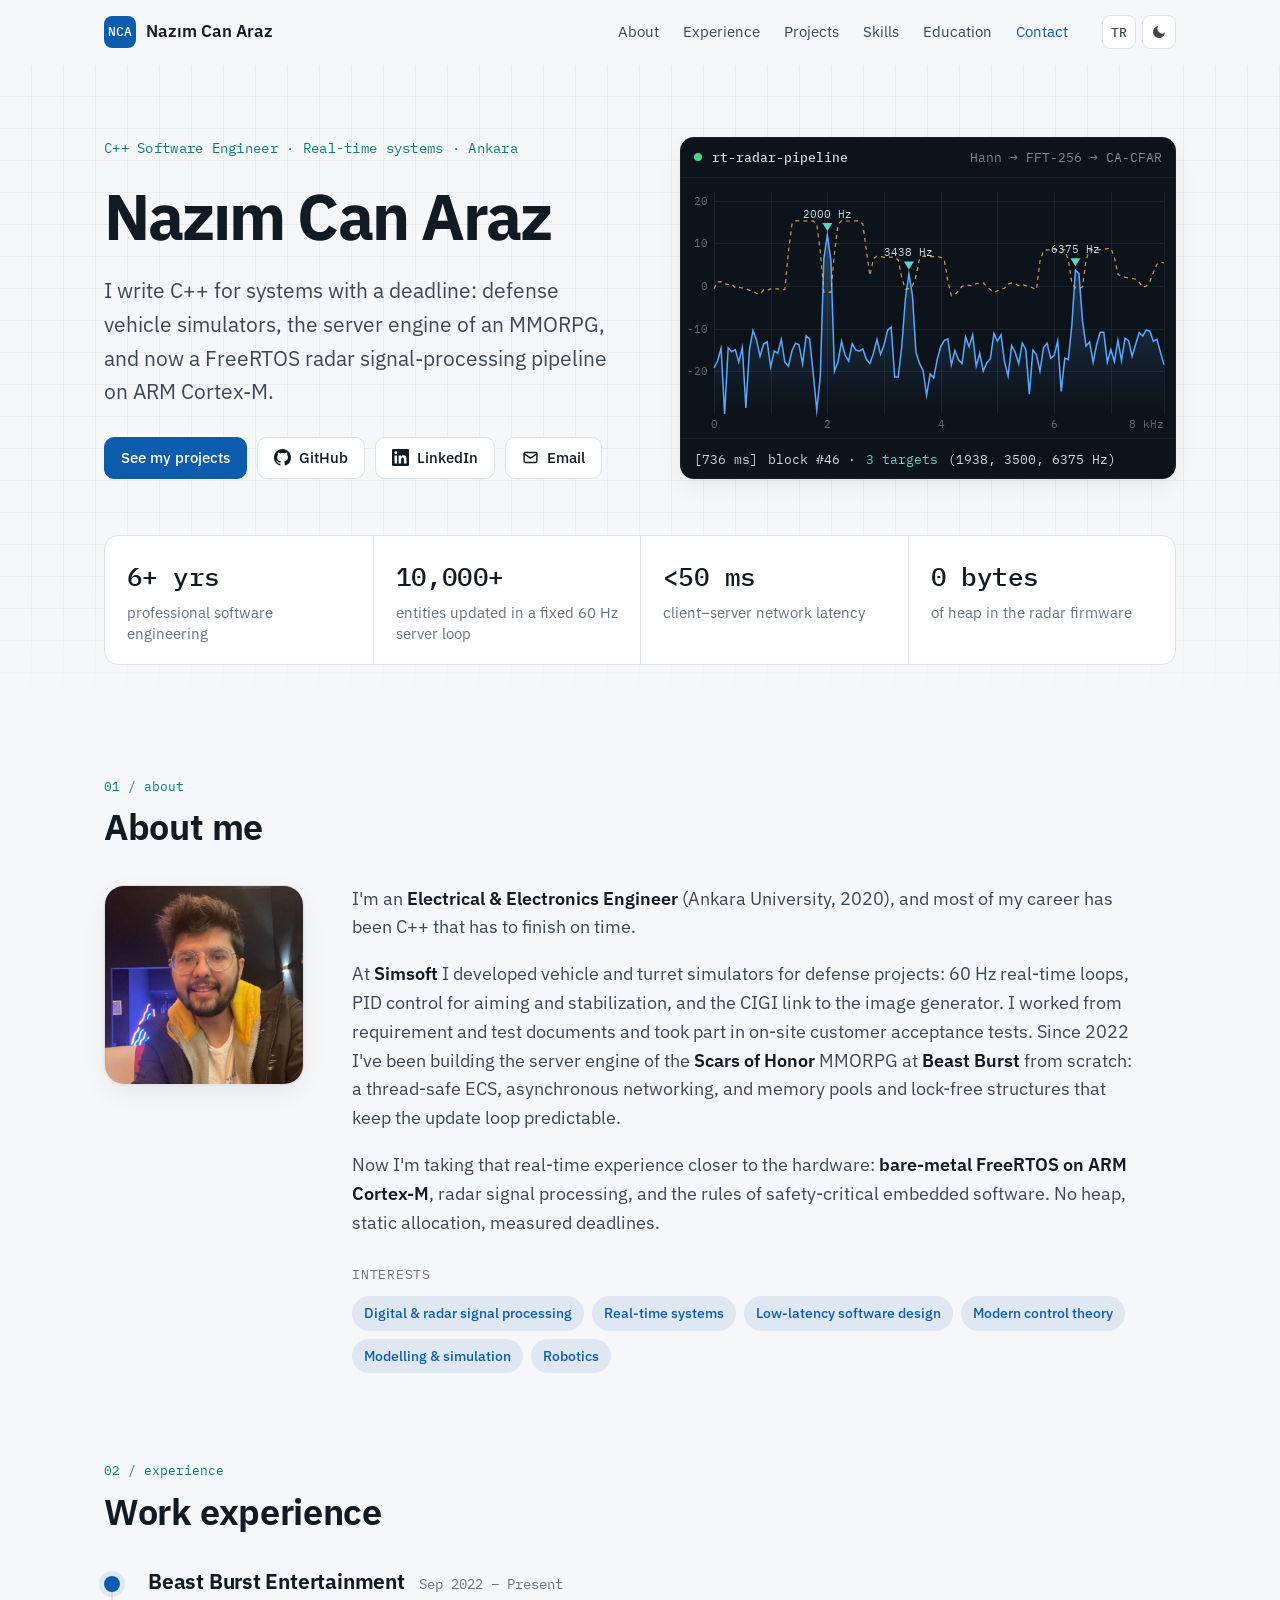
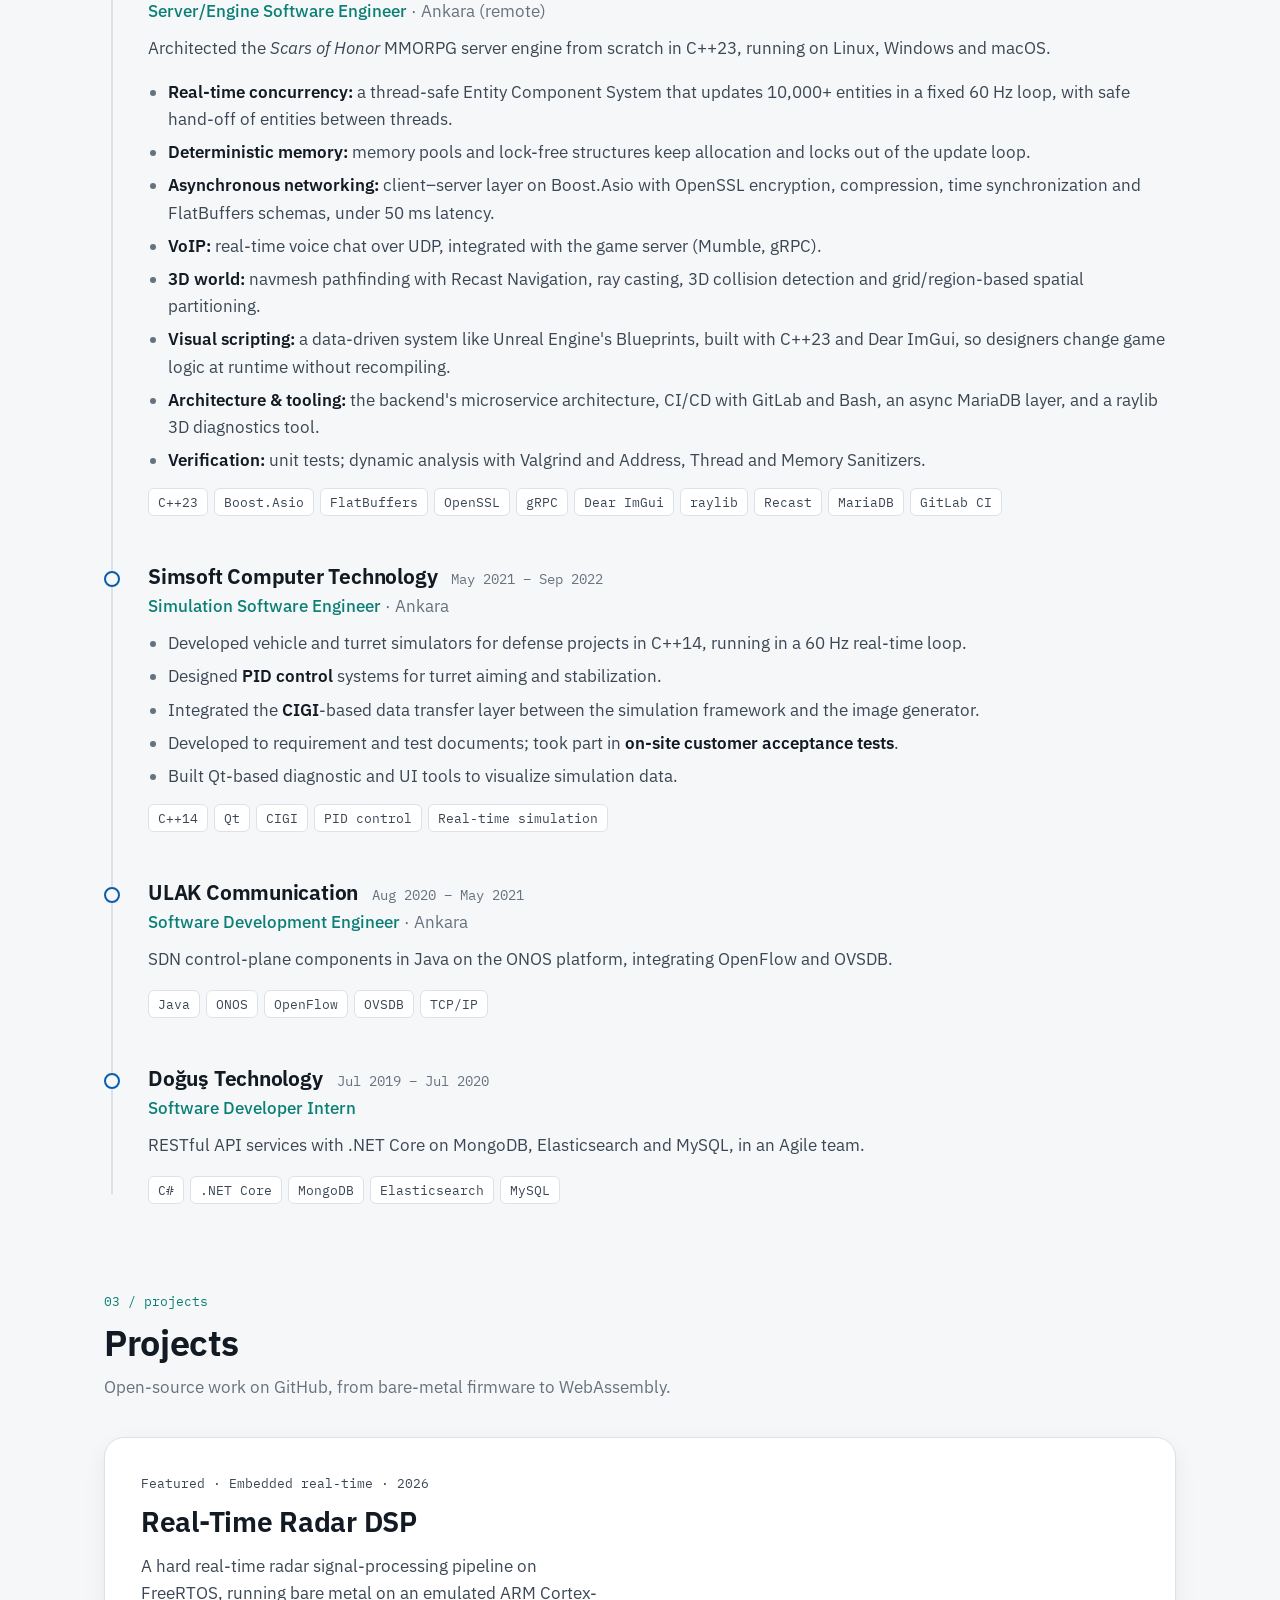
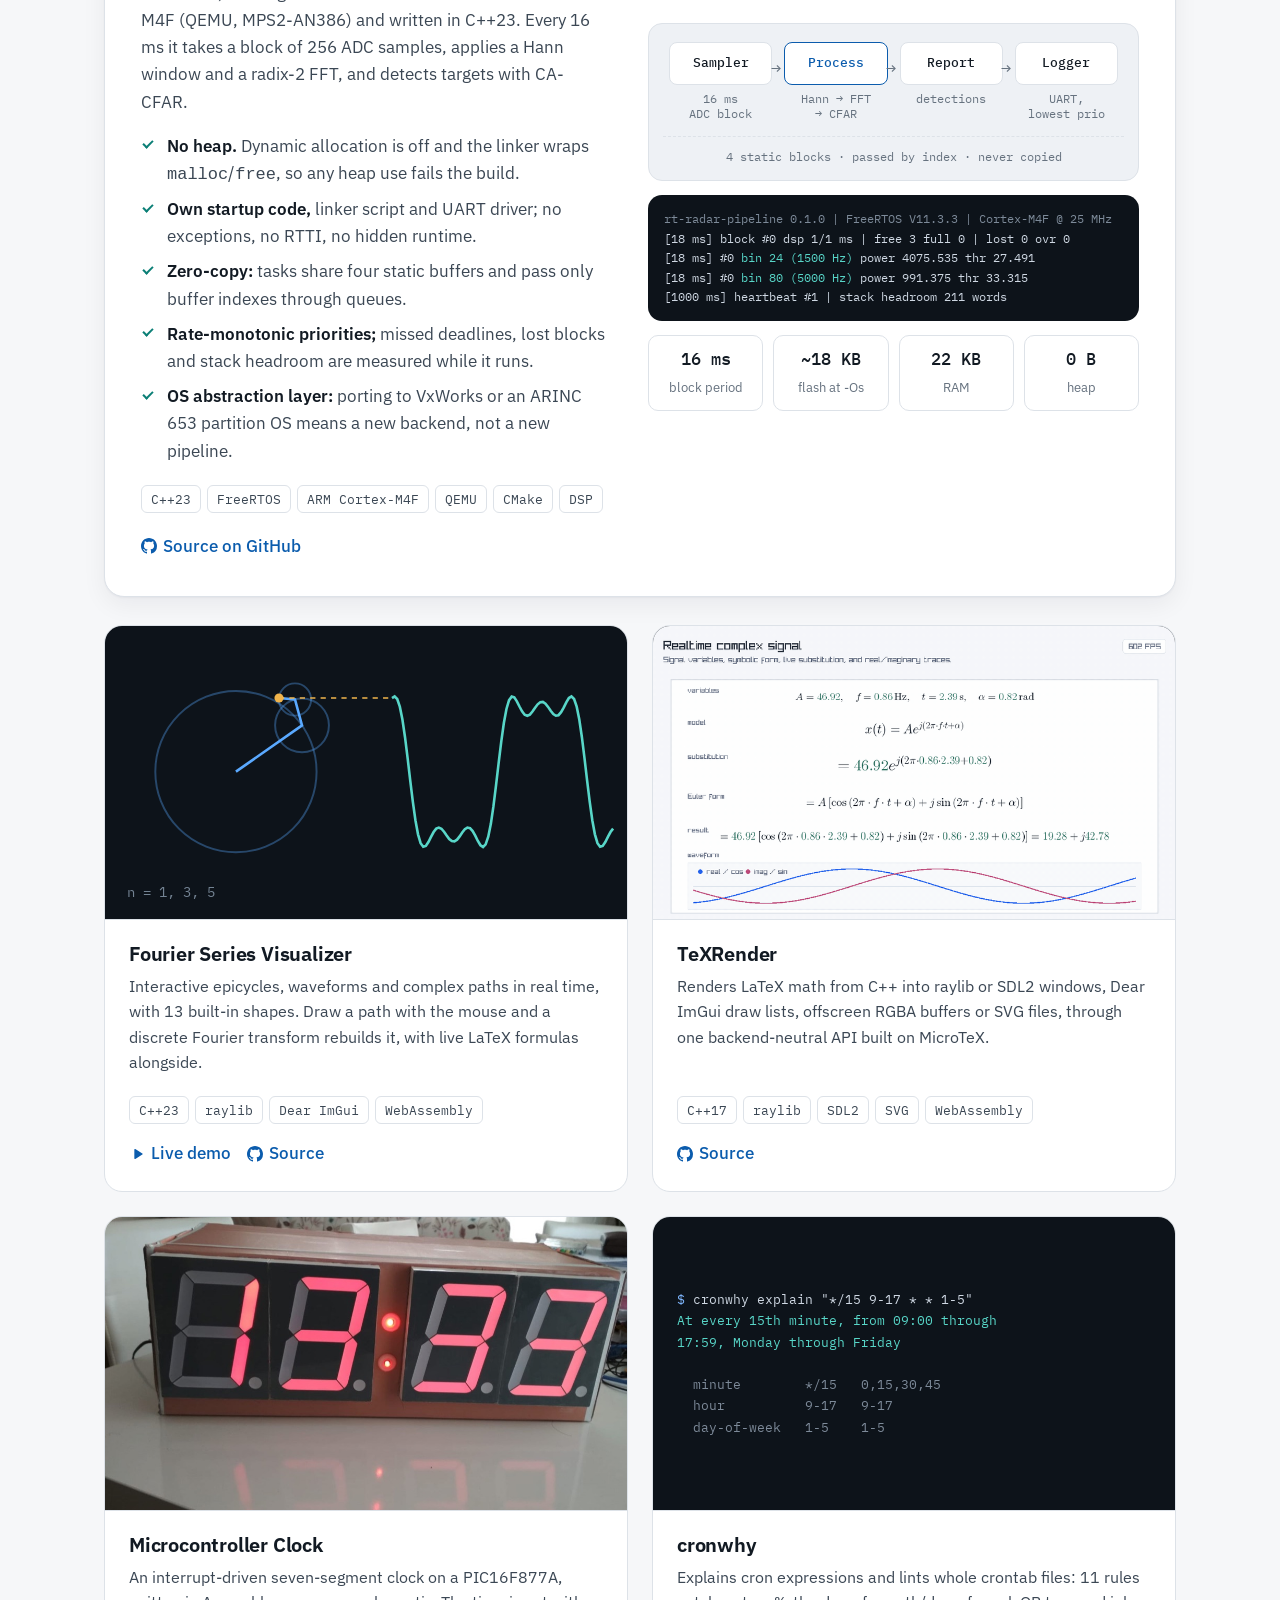
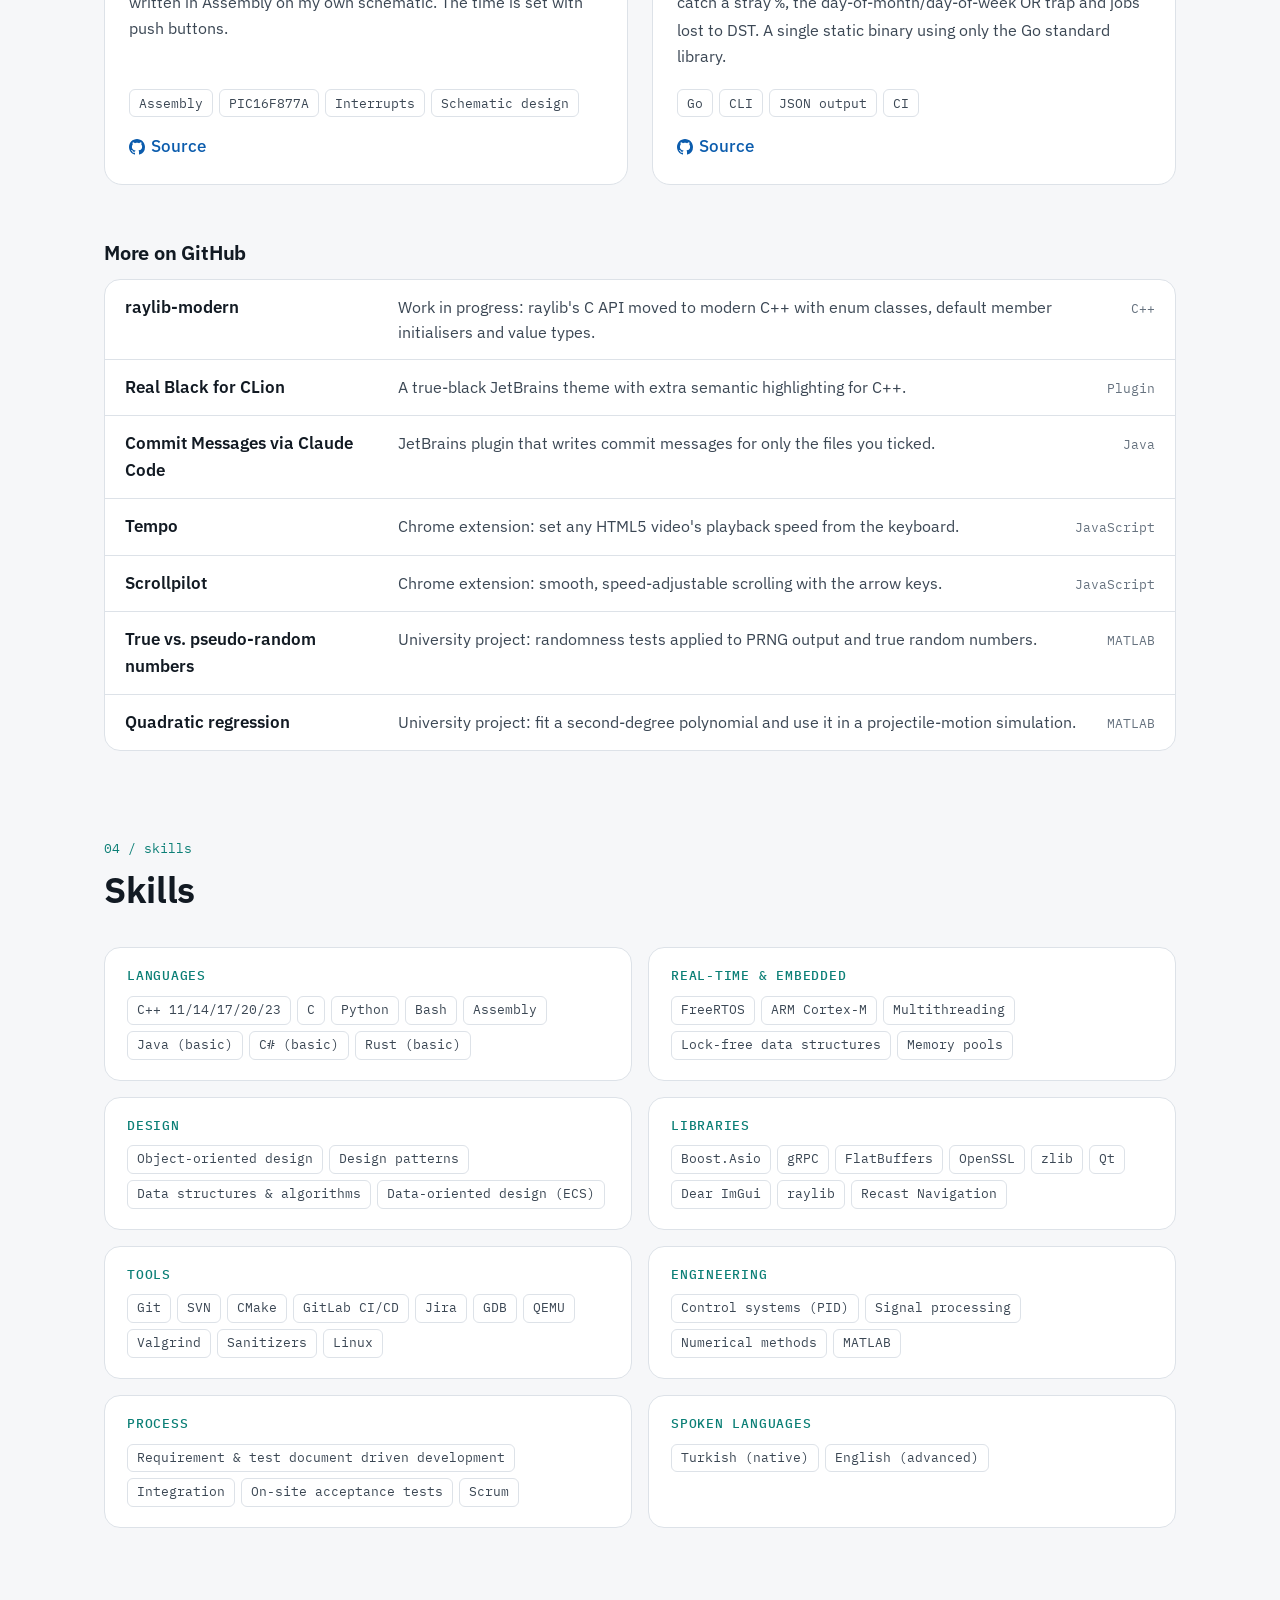
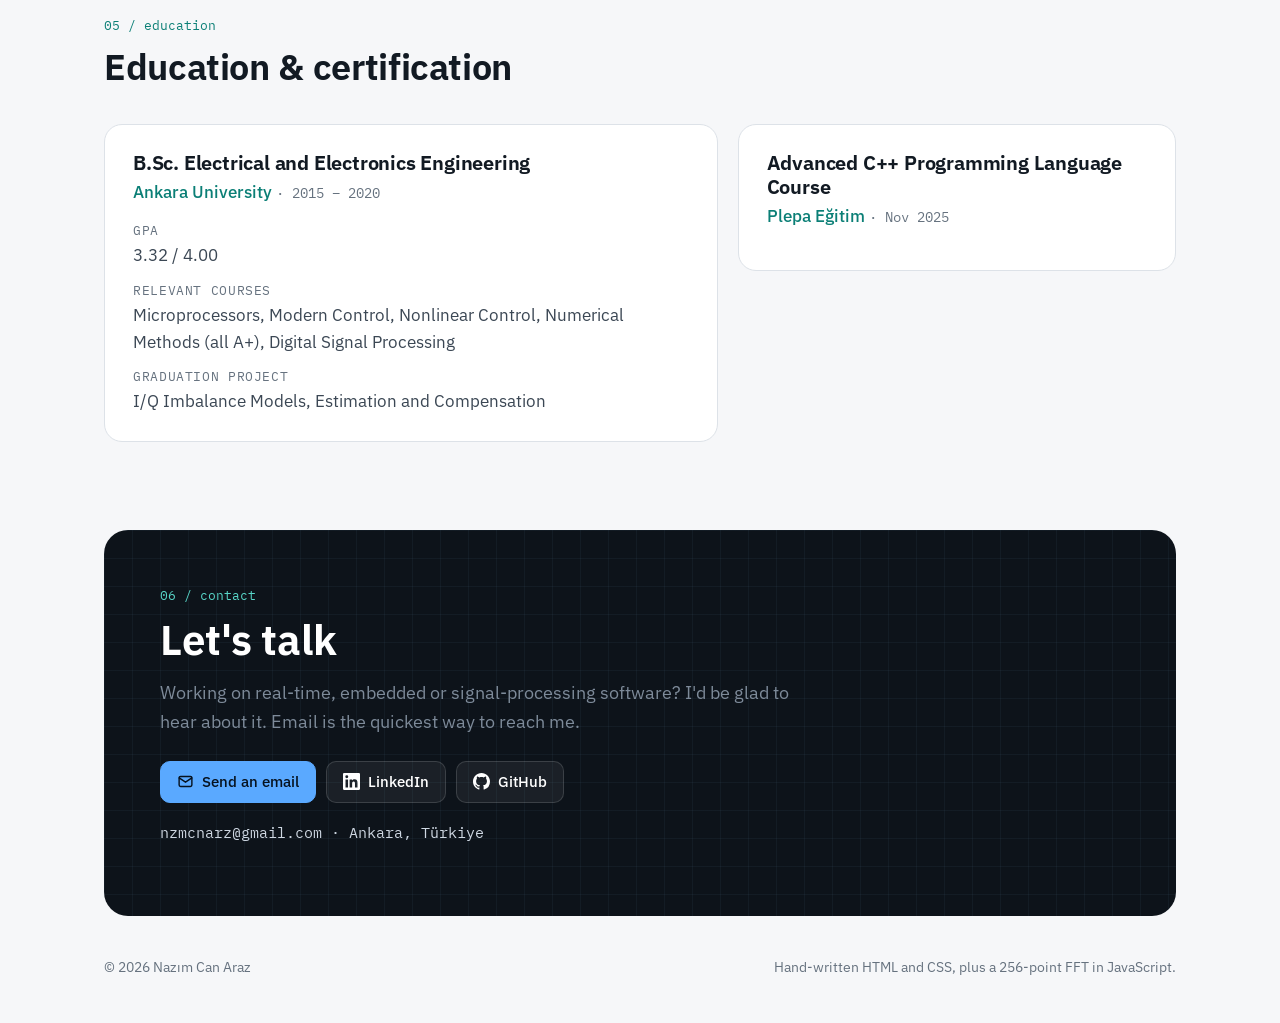
==== index.html @ edd907df "Add personal site in English and Turkish Static HTML/CSS/JS for GitHub Pages: about, experience, pro" ====
<!doctype html>
<html lang="en">
<head>
  <meta charset="utf-8">
  <meta name="viewport" content="width=device-width, initial-scale=1">
  <title>Nazım Can Araz · C++ Software Engineer</title>
  <meta name="description" content="Nazım Can Araz is a C++ software engineer in Ankara building real-time systems: defense simulators, an MMORPG server engine, and a FreeRTOS radar DSP pipeline on ARM Cortex-M.">
  <meta name="author" content="Nazım Can Araz">
  <link rel="canonical" href="https://nazimaraz.github.io/">
  <link rel="alternate" hreflang="en" href="https://nazimaraz.github.io/">
  <link rel="alternate" hreflang="tr" href="https://nazimaraz.github.io/tr/">
  <link rel="alternate" hreflang="x-default" href="https://nazimaraz.github.io/">

  <meta property="og:type" content="profile">
  <meta property="og:url" content="https://nazimaraz.github.io/">
  <meta property="og:title" content="Nazım Can Araz · C++ Software Engineer">
  <meta property="og:description" content="Real-time C++ systems: defense simulators, an MMORPG server engine, and a FreeRTOS radar DSP pipeline on ARM Cortex-M.">
  <meta property="og:image" content="https://nazimaraz.github.io/assets/img/og.png">
  <meta property="og:image:width" content="1200">
  <meta property="og:image:height" content="630">
  <meta property="og:locale" content="en_US">
  <meta property="og:locale:alternate" content="tr_TR">
  <meta name="twitter:card" content="summary_large_image">

  <link rel="icon" href="/favicon.svg" type="image/svg+xml">
  <meta name="theme-color" content="#0a0e13" media="(prefers-color-scheme: dark)">
  <meta name="theme-color" content="#f6f7f9" media="(prefers-color-scheme: light)">

  <script>
    try { var t = localStorage.getItem("theme"); if (t === "dark" || t === "light") document.documentElement.dataset.theme = t; } catch (e) {}
  </script>
  <link rel="preconnect" href="https://fonts.googleapis.com">
  <link rel="preconnect" href="https://fonts.gstatic.com" crossorigin>
  <link rel="stylesheet" href="https://fonts.googleapis.com/css2?family=IBM+Plex+Mono:wght@400;500&family=IBM+Plex+Sans:wght@400;500;600;700&display=swap">
  <link rel="stylesheet" href="/assets/css/style.css">
  <script src="/assets/js/main.js" defer></script>

  <script type="application/ld+json">
  {
    "@context": "https://schema.org",
    "@type": "Person",
    "name": "Nazım Can Araz",
    "url": "https://nazimaraz.github.io/",
    "image": "https://nazimaraz.github.io/assets/img/avatar.jpg",
    "jobTitle": "C++ Software Engineer",
    "address": { "@type": "PostalAddress", "addressLocality": "Ankara", "addressCountry": "TR" },
    "alumniOf": { "@type": "CollegeOrUniversity", "name": "Ankara University" },
    "knowsAbout": ["C++", "Real-time systems", "FreeRTOS", "ARM Cortex-M", "Digital signal processing", "Network programming"],
    "sameAs": ["https://github.com/nazimaraz", "https://www.linkedin.com/in/nazimcanaraz/"]
  }
  </script>
</head>
<body>
  <svg width="0" height="0" style="position:absolute" aria-hidden="true">
    <symbol id="i-github" viewBox="0 0 16 16"><path fill="currentColor" d="M8 0C3.58 0 0 3.58 0 8c0 3.54 2.29 6.53 5.47 7.59.4.07.55-.17.55-.38 0-.19-.01-.82-.01-1.49-2.01.37-2.53-.49-2.69-.94-.09-.23-.48-.94-.82-1.13-.28-.15-.68-.52-.01-.53.63-.01 1.08.58 1.23.82.72 1.21 1.87.87 2.33.66.07-.52.28-.87.51-1.07-1.78-.2-3.64-.89-3.64-3.95 0-.87.31-1.59.82-2.15-.08-.2-.36-1.02.08-2.12 0 0 .67-.21 2.2.82.64-.18 1.32-.27 2-.27.68 0 1.36.09 2 .27 1.53-1.04 2.2-.82 2.2-.82.44 1.1.16 1.92.08 2.12.51.56.82 1.27.82 2.15 0 3.07-1.87 3.75-3.65 3.95.29.25.54.73.54 1.48 0 1.07-.01 1.93-.01 2.2 0 .21.15.46.55.38A8.01 8.01 0 0 0 16 8c0-4.42-3.58-8-8-8Z"/></symbol>
    <symbol id="i-linkedin" viewBox="0 0 24 24"><path fill="currentColor" d="M20.45 20.45h-3.56v-5.57c0-1.33-.02-3.04-1.85-3.04-1.85 0-2.14 1.45-2.14 2.94v5.67H9.35V9h3.41v1.56h.05c.48-.9 1.64-1.85 3.37-1.85 3.6 0 4.27 2.37 4.27 5.46v6.28ZM5.34 7.43a2.06 2.06 0 1 1 0-4.13 2.06 2.06 0 0 1 0 4.13ZM7.12 20.45H3.56V9h3.56v11.45ZM22.22 0H1.77C.79 0 0 .77 0 1.73v20.54C0 23.23.79 24 1.77 24h20.45c.98 0 1.78-.77 1.78-1.73V1.73C24 .77 23.2 0 22.22 0Z"/></symbol>
    <symbol id="i-mail" viewBox="0 0 24 24"><g fill="none" stroke="currentColor" stroke-width="2" stroke-linecap="round" stroke-linejoin="round"><rect x="3" y="5" width="18" height="14" rx="2"/><path d="m3 7 9 6 9-6"/></g></symbol>
    <symbol id="i-arrow" viewBox="0 0 24 24"><path fill="none" stroke="currentColor" stroke-width="2" stroke-linecap="round" stroke-linejoin="round" d="M7 17 17 7M8 7h9v9"/></symbol>
    <symbol id="i-play" viewBox="0 0 24 24"><path fill="currentColor" d="M8 5.5v13a1 1 0 0 0 1.5.86l10.5-6.5a1 1 0 0 0 0-1.72L9.5 4.64A1 1 0 0 0 8 5.5Z"/></symbol>
  </svg>

  <a class="skip" href="#main">Skip to content</a>

  <header class="topbar">
    <div class="wrap topbar-inner">
      <a class="brand" href="#top" aria-label="Nazım Can Araz, back to top">
        <span class="brand-mark" aria-hidden="true">NCA</span>
        <span class="brand-name">Nazım Can Araz</span>
      </a>
      <nav class="nav" aria-label="Sections">
        <a href="#about">About</a>
        <a href="#experience">Experience</a>
        <a href="#projects">Projects</a>
        <a href="#skills">Skills</a>
        <a href="#education">Education</a>
        <a href="#contact">Contact</a>
      </nav>
      <div class="tools">
        <a class="lang" href="/tr/" hreflang="tr" lang="tr" title="Türkçe">TR</a>
        <button class="theme-toggle" type="button" aria-label="Dark mode" title="Toggle dark mode">
          <svg class="moon" viewBox="0 0 24 24" aria-hidden="true"><path fill="currentColor" d="M21 12.8A9 9 0 1 1 11.2 3a7 7 0 0 0 9.8 9.8Z"/></svg>
          <svg class="sun" viewBox="0 0 24 24" aria-hidden="true"><g fill="none" stroke="currentColor" stroke-width="2" stroke-linecap="round"><circle cx="12" cy="12" r="4"/><path d="M12 2v2M12 20v2M4.9 4.9l1.4 1.4M17.7 17.7l1.4 1.4M2 12h2M20 12h2M4.9 19.1l1.4-1.4M17.7 6.3l1.4-1.4"/></g></svg>
        </button>
      </div>
    </div>
  </header>

  <main id="main">
    <!-- ================================================================ hero -->
    <section class="hero" id="top">
      <div class="wrap hero-grid">
        <div class="hero-text">
          <p class="eyebrow mono">C++ Software Engineer · Real-time systems · Ankara</p>
          <h1>Nazım Can Araz</h1>
          <p class="lede">I write C++ for systems with a deadline: defense vehicle simulators, the server engine of an MMORPG, and now a FreeRTOS radar signal-processing pipeline on ARM Cortex-M.</p>
          <div class="cta">
            <a class="btn primary" href="#projects">See my projects</a>
            <a class="btn" href="https://github.com/nazimaraz"><svg aria-hidden="true"><use href="#i-github"/></svg>GitHub</a>
            <a class="btn" href="https://www.linkedin.com/in/nazimcanaraz/"><svg aria-hidden="true"><use href="#i-linkedin"/></svg>LinkedIn</a>
            <a class="btn" href="mailto:nzmcnarz@gmail.com"><svg aria-hidden="true"><use href="#i-mail"/></svg>Email</a>
          </div>
        </div>

        <figure class="scope" aria-label="Live spectrum: a JavaScript port of the rt-radar-pipeline Hann, FFT and CA-CFAR chain running on simulated ADC data">
          <div class="scope-head">
            <span class="live-dot" aria-hidden="true"></span>
            <b>rt-radar-pipeline</b>
            <span class="chain">Hann → FFT-256 → CA-CFAR</span>
          </div>
          <canvas id="spectrum" role="img" aria-label="Power spectrum with a dashed CFAR threshold; detected tones are marked with their frequency"></canvas>
          <figcaption class="scope-foot" id="scope-log" aria-live="off">block #0</figcaption>
        </figure>
      </div>

      <div class="wrap">
        <ul class="stats">
          <li><strong>6+ yrs</strong><span>professional software engineering</span></li>
          <li><strong>10,000+</strong><span>entities updated in a fixed 60 Hz server loop</span></li>
          <li><strong>&lt;50 ms</strong><span>client–server network latency</span></li>
          <li><strong>0 bytes</strong><span>of heap in the radar firmware</span></li>
        </ul>
      </div>
    </section>

    <!-- =============================================================== about -->
    <section class="section" id="about" aria-labelledby="about-title">
      <div class="wrap">
        <div class="section-head">
          <span class="num">01 / about</span>
          <h2 id="about-title">About me</h2>
        </div>
        <div class="about-grid">
          <img class="portrait" src="/assets/img/avatar.jpg" width="200" height="200" alt="Portrait of Nazım Can Araz">
          <div class="about-text">
            <p>I'm an <strong>Electrical &amp; Electronics Engineer</strong> (Ankara University, 2020), and most of my career has been C++ that has to finish on time.</p>
            <p>At <strong>Simsoft</strong> I developed vehicle and turret simulators for defense projects: 60 Hz real-time loops, PID control for aiming and stabilization, and the CIGI link to the image generator. I worked from requirement and test documents and took part in on-site customer acceptance tests. Since 2022 I've been building the server engine of the <strong>Scars of Honor</strong> MMORPG at <strong>Beast Burst</strong> from scratch: a thread-safe ECS, asynchronous networking, and memory pools and lock-free structures that keep the update loop predictable.</p>
            <p>Now I'm taking that real-time experience closer to the hardware: <strong>bare-metal FreeRTOS on ARM Cortex-M</strong>, radar signal processing, and the rules of safety-critical embedded software. No heap, static allocation, measured deadlines.</p>
            <p class="subhead">Interests</p>
            <ul class="chips">
              <li>Digital &amp; radar signal processing</li>
              <li>Real-time systems</li>
              <li>Low-latency software design</li>
              <li>Modern control theory</li>
              <li>Modelling &amp; simulation</li>
              <li>Robotics</li>
            </ul>
          </div>
        </div>
      </div>
    </section>

    <!-- ========================================================== experience -->
    <section class="section" id="experience" aria-labelledby="experience-title">
      <div class="wrap">
        <div class="section-head">
          <span class="num">02 / experience</span>
          <h2 id="experience-title">Work experience</h2>
        </div>

        <ol class="timeline">
          <li class="job current">
            <div class="job-head">
              <h3>Beast Burst Entertainment</h3>
              <span class="when">Sep 2022 – Present</span>
            </div>
            <p class="role">Server/Engine Software Engineer <span class="where">· Ankara (remote)</span></p>
            <p>Architected the <em>Scars of Honor</em> MMORPG server engine from scratch in C++23, running on Linux, Windows and macOS.</p>
            <ul class="points">
              <li><strong>Real-time concurrency:</strong> a thread-safe Entity Component System that updates 10,000+ entities in a fixed 60 Hz loop, with safe hand-off of entities between threads.</li>
              <li><strong>Deterministic memory:</strong> memory pools and lock-free structures keep allocation and locks out of the update loop.</li>
              <li><strong>Asynchronous networking:</strong> client–server layer on Boost.Asio with OpenSSL encryption, compression, time synchronization and FlatBuffers schemas, under 50 ms latency.</li>
              <li><strong>VoIP:</strong> real-time voice chat over UDP, integrated with the game server (Mumble, gRPC).</li>
              <li><strong>3D world:</strong> navmesh pathfinding with Recast Navigation, ray casting, 3D collision detection and grid/region-based spatial partitioning.</li>
              <li><strong>Visual scripting:</strong> a data-driven system like Unreal Engine's Blueprints, built with C++23 and Dear ImGui, so designers change game logic at runtime without recompiling.</li>
              <li><strong>Architecture &amp; tooling:</strong> the backend's microservice architecture, CI/CD with GitLab and Bash, an async MariaDB layer, and a raylib 3D diagnostics tool.</li>
              <li><strong>Verification:</strong> unit tests; dynamic analysis with Valgrind and Address, Thread and Memory Sanitizers.</li>
            </ul>
            <ul class="tags" aria-label="Technologies">
              <li>C++23</li><li>Boost.Asio</li><li>FlatBuffers</li><li>OpenSSL</li><li>gRPC</li><li>Dear ImGui</li><li>raylib</li><li>Recast</li><li>MariaDB</li><li>GitLab CI</li>
            </ul>
          </li>

          <li class="job">
            <div class="job-head">
              <h3>Simsoft Computer Technology</h3>
              <span class="when">May 2021 – Sep 2022</span>
            </div>
            <p class="role">Simulation Software Engineer <span class="where">· Ankara</span></p>
            <ul class="points">
              <li>Developed vehicle and turret simulators for defense projects in C++14, running in a 60 Hz real-time loop.</li>
              <li>Designed <strong>PID control</strong> systems for turret aiming and stabilization.</li>
              <li>Integrated the <strong>CIGI</strong>-based data transfer layer between the simulation framework and the image generator.</li>
              <li>Developed to requirement and test documents; took part in <strong>on-site customer acceptance tests</strong>.</li>
              <li>Built Qt-based diagnostic and UI tools to visualize simulation data.</li>
            </ul>
            <ul class="tags" aria-label="Technologies">
              <li>C++14</li><li>Qt</li><li>CIGI</li><li>PID control</li><li>Real-time simulation</li>
            </ul>
          </li>

          <li class="job">
            <div class="job-head">
              <h3>ULAK Communication</h3>
              <span class="when">Aug 2020 – May 2021</span>
            </div>
            <p class="role">Software Development Engineer <span class="where">· Ankara</span></p>
            <p>SDN control-plane components in Java on the ONOS platform, integrating OpenFlow and OVSDB.</p>
            <ul class="tags" aria-label="Technologies">
              <li>Java</li><li>ONOS</li><li>OpenFlow</li><li>OVSDB</li><li>TCP/IP</li>
            </ul>
          </li>

          <li class="job">
            <div class="job-head">
              <h3>Doğuş Technology</h3>
              <span class="when">Jul 2019 – Jul 2020</span>
            </div>
            <p class="role">Software Developer Intern</p>
            <p>RESTful API services with .NET Core on MongoDB, Elasticsearch and MySQL, in an Agile team.</p>
            <ul class="tags" aria-label="Technologies">
              <li>C#</li><li>.NET Core</li><li>MongoDB</li><li>Elasticsearch</li><li>MySQL</li>
            </ul>
          </li>
        </ol>
      </div>
    </section>

    <!-- ============================================================ projects -->
    <section class="section" id="projects" aria-labelledby="projects-title">
      <div class="wrap">
        <div class="section-head">
          <span class="num">03 / projects</span>
          <h2 id="projects-title">Projects</h2>
          <p>Open-source work on GitHub, from bare-metal firmware to WebAssembly.</p>
        </div>

        <article class="featured">
          <div>
            <p class="kicker">Featured · Embedded real-time · 2026</p>
            <h3>Real-Time Radar DSP</h3>
            <p>A hard real-time radar signal-processing pipeline on FreeRTOS, running bare metal on an emulated ARM Cortex-M4F (QEMU, MPS2-AN386) and written in C++23. Every 16 ms it takes a block of 256 ADC samples, applies a Hann window and a radix-2 FFT, and detects targets with CA-CFAR.</p>
            <ul class="checks">
              <li><strong>No heap.</strong> Dynamic allocation is off and the linker wraps <code>malloc</code>/<code>free</code>, so any heap use fails the build.</li>
              <li><strong>Own startup code,</strong> linker script and UART driver; no exceptions, no RTTI, no hidden runtime.</li>
              <li><strong>Zero-copy:</strong> tasks share four static buffers and pass only buffer indexes through queues.</li>
              <li><strong>Rate-monotonic priorities;</strong> missed deadlines, lost blocks and stack headroom are measured while it runs.</li>
              <li><strong>OS abstraction layer:</strong> porting to VxWorks or an ARINC 653 partition OS means a new backend, not a new pipeline.</li>
            </ul>
            <ul class="tags" aria-label="Technologies">
              <li>C++23</li><li>FreeRTOS</li><li>ARM Cortex-M4F</li><li>QEMU</li><li>CMake</li><li>DSP</li>
            </ul>
            <div class="project-links">
              <a href="https://github.com/nazimaraz/rt-radar-pipeline"><svg aria-hidden="true"><use href="#i-github"/></svg>Source on GitHub</a>
            </div>
          </div>

          <div class="featured-visual">
            <div class="pipeline" aria-label="Pipeline: Sampler every 16 ms, then Processing (Hann, FFT, CFAR), then Reporter, then Logger over UART">
              <div class="stage"><span class="box">Sampler</span><small>16 ms<br>ADC block</small></div>
              <div class="stage dsp"><span class="box">Process</span><small>Hann → FFT<br>→ CFAR</small></div>
              <div class="stage"><span class="box">Report</span><small>detections</small></div>
              <div class="stage"><span class="box">Logger</span><small>UART,<br>lowest prio</small></div>
              <div class="pool">4 static blocks · passed by index · never copied</div>
            </div>
<pre class="term" aria-label="Firmware console output"><span class="dim">rt-radar-pipeline 0.1.0 | FreeRTOS V11.3.3 | Cortex-M4F @ 25 MHz</span>
[18 ms] block #0 dsp 1/1 ms | free 3 full 0 | lost 0 ovr 0
[18 ms] #0 <span class="hi">bin 24 (1500 Hz)</span> power 4075.535 thr 27.491
[18 ms] #0 <span class="hi">bin 80 (5000 Hz)</span> power 991.375 thr 33.315
[1000 ms] heartbeat #1 | stack headroom 211 words</pre>
            <ul class="metrics">
              <li><b>16 ms</b><span>block period</span></li>
              <li><b>~18 KB</b><span>flash at -Os</span></li>
              <li><b>22 KB</b><span>RAM</span></li>
              <li><b>0 B</b><span>heap</span></li>
            </ul>
          </div>
        </article>

        <div class="cards">
          <article class="card">
            <div class="card-media">
              <svg viewBox="0 0 400 225" role="img" aria-label="Three epicycles drawing a square wave">
                <g fill="none" stroke-width="1.5">
                  <circle cx="100" cy="112" r="62" stroke="rgba(90,169,255,.35)"/>
                  <circle cx="150.8" cy="76.4" r="20.7" stroke="rgba(90,169,255,.35)"/>
                  <circle cx="145.4" cy="56.5" r="12.4" stroke="rgba(90,169,255,.35)"/>
                  <path d="M100 112 L150.8 76.4 L145.4 56.5 L133.1 55.4" stroke="#5aa9ff" stroke-width="2"/>
                  <path d="M133.1 55.4 H220" stroke="#f0b44c" stroke-dasharray="4 4" stroke-width="1.2"/>
                  <path stroke="#58d6c8" stroke-width="2" d="M220,55.4 L222,54.1 L224,56.1 L226,62 L228,71.9 L230,85.5 L232,101.6 L234,118.7 L236,135.1 L238,149.4 L240,160.2 L242,167 L244,169.7 L246,169.1 L248,166.1 L250,162.1 L252,158.4 L254,155.8 L256,155 L258,155.9 L260,158.2 L262,161.1 L264,163.8 L266,165.4 L268,165.6 L270,164.3 L272,161.8 L274,158.8 L276,156.3 L278,155 L280,155.4 L282,157.7 L284,161.2 L286,165.3 L288,168.6 L290,169.9 L292,167.9 L294,162 L296,152.1 L298,138.5 L300,122.4 L302,105.3 L304,88.9 L306,74.6 L308,63.8 L310,57 L312,54.3 L314,54.9 L316,57.9 L318,61.9 L320,65.6 L322,68.2 L324,69 L326,68.1 L328,65.8 L330,62.9 L332,60.2 L334,58.6 L336,58.4 L338,59.7 L340,62.2 L342,65.2 L344,67.7 L346,69 L348,68.6 L350,66.3 L352,62.8 L354,58.7 L356,55.4 L358,54.1 L360,56.1 L362,62 L364,71.9 L366,85.5 L368,101.6 L370,118.7 L372,135.1 L374,149.4 L376,160.2 L378,167 L380,169.7 L382,169.1 L384,166.1 L386,162.1 L388,158.4 L390,155.8"/>
                </g>
                <circle cx="133.1" cy="55.4" r="3.5" fill="#f0b44c"/>
                <text x="16" y="208" fill="rgba(160,180,200,.7)" font-family="IBM Plex Mono, monospace" font-size="11">n = 1, 3, 5</text>
              </svg>
            </div>
            <div class="card-body">
              <h3>Fourier Series Visualizer</h3>
              <p>Interactive epicycles, waveforms and complex paths in real time, with 13 built-in shapes. Draw a path with the mouse and a discrete Fourier transform rebuilds it, with live LaTeX formulas alongside.</p>
              <ul class="tags" aria-label="Technologies"><li>C++23</li><li>raylib</li><li>Dear ImGui</li><li>WebAssembly</li></ul>
              <div class="project-links">
                <a href="https://nazimaraz.github.io/Fourier-Series/"><svg aria-hidden="true"><use href="#i-play"/></svg>Live demo</a>
                <a href="https://github.com/nazimaraz/Fourier-Series"><svg aria-hidden="true"><use href="#i-github"/></svg>Source</a>
              </div>
            </div>
          </article>

          <article class="card">
            <div class="card-media">
              <img src="/assets/img/texrender.gif" width="920" height="507" loading="lazy" alt="TeXRender demo: a complex signal's formula, substituted values and real/imaginary waveforms updating in real time">
            </div>
            <div class="card-body">
              <h3>TeXRender</h3>
              <p>Renders LaTeX math from C++ into raylib or SDL2 windows, Dear ImGui draw lists, offscreen RGBA buffers or SVG files, through one backend-neutral API built on MicroTeX.</p>
              <ul class="tags" aria-label="Technologies"><li>C++17</li><li>raylib</li><li>SDL2</li><li>SVG</li><li>WebAssembly</li></ul>
              <div class="project-links">
                <a href="https://github.com/nazimaraz/TeXRender"><svg aria-hidden="true"><use href="#i-github"/></svg>Source</a>
              </div>
            </div>
          </article>

          <article class="card">
            <div class="card-media">
              <img src="/assets/img/clock.jpg" width="1000" height="622" loading="lazy" alt="A four-digit seven-segment LED clock built on a PIC16F877A microcontroller">
            </div>
            <div class="card-body">
              <h3>Microcontroller Clock</h3>
              <p>An interrupt-driven seven-segment clock on a PIC16F877A, written in Assembly on my own schematic. The time is set with push buttons.</p>
              <ul class="tags" aria-label="Technologies"><li>Assembly</li><li>PIC16F877A</li><li>Interrupts</li><li>Schematic design</li></ul>
              <div class="project-links">
                <a href="https://github.com/nazimaraz/Digital-Clock-Using-Microcontroller"><svg aria-hidden="true"><use href="#i-github"/></svg>Source</a>
              </div>
            </div>
          </article>

          <article class="card">
            <div class="card-media">
<pre class="term" aria-label="cronwhy example output"><span class="prompt">$</span> cronwhy explain "*/15 9-17 * * 1-5"
<span class="hi">At every 15th minute, from 09:00 through
17:59, Monday through Friday</span>

<span class="dim">  minute        */15   0,15,30,45
  hour          9-17   9-17
  day-of-week   1-5    1-5</span></pre>
            </div>
            <div class="card-body">
              <h3>cronwhy</h3>
              <p>Explains cron expressions and lints whole crontab files: 11 rules catch a stray <code>%</code>, the day-of-month/day-of-week OR trap and jobs lost to DST. A single static binary using only the Go standard library.</p>
              <ul class="tags" aria-label="Technologies"><li>Go</li><li>CLI</li><li>JSON output</li><li>CI</li></ul>
              <div class="project-links">
                <a href="https://github.com/nazimaraz/cronwhy"><svg aria-hidden="true"><use href="#i-github"/></svg>Source</a>
              </div>
            </div>
          </article>
        </div>

        <h3 class="more-head">More on GitHub</h3>
        <ul class="more">
          <li><a href="https://github.com/nazimaraz/raylib-modern"><span class="name">raylib-modern</span><span class="desc">Work in progress: raylib's C API moved to modern C++ with enum classes, default member initialisers and value types.</span><span class="lang-tag">C++</span></a></li>
          <li><a href="https://github.com/nazimaraz/real-black-clion-theme"><span class="name">Real Black for CLion</span><span class="desc">A true-black JetBrains theme with extra semantic highlighting for C++.</span><span class="lang-tag">Plugin</span></a></li>
          <li><a href="https://github.com/nazimaraz/jetbrains-ai-commit"><span class="name">Commit Messages via Claude Code</span><span class="desc">JetBrains plugin that writes commit messages for only the files you ticked.</span><span class="lang-tag">Java</span></a></li>
          <li><a href="https://github.com/nazimaraz/tempo"><span class="name">Tempo</span><span class="desc">Chrome extension: set any HTML5 video's playback speed from the keyboard.</span><span class="lang-tag">JavaScript</span></a></li>
          <li><a href="https://github.com/nazimaraz/scrollpilot"><span class="name">Scrollpilot</span><span class="desc">Chrome extension: smooth, speed-adjustable scrolling with the arrow keys.</span><span class="lang-tag">JavaScript</span></a></li>
          <li><a href="https://github.com/nazimaraz/Testing-and-Comparison-of-True-and-Pseudo-Random-Number-Generators"><span class="name">True vs. pseudo-random numbers</span><span class="desc">University project: randomness tests applied to PRNG output and true random numbers.</span><span class="lang-tag">MATLAB</span></a></li>
          <li><a href="https://github.com/nazimaraz/Analysis-of-Finding-Quadratic-Regression-Polynomial"><span class="name">Quadratic regression</span><span class="desc">University project: fit a second-degree polynomial and use it in a projectile-motion simulation.</span><span class="lang-tag">MATLAB</span></a></li>
        </ul>
      </div>
    </section>

    <!-- ============================================================== skills -->
    <section class="section" id="skills" aria-labelledby="skills-title">
      <div class="wrap">
        <div class="section-head">
          <span class="num">04 / skills</span>
          <h2 id="skills-title">Skills</h2>
        </div>
        <div class="skills">
          <div class="skill">
            <h3>Languages</h3>
            <ul class="tags"><li>C++ 11/14/17/20/23</li><li>C</li><li>Python</li><li>Bash</li><li>Assembly</li><li>Java (basic)</li><li>C# (basic)</li><li>Rust (basic)</li></ul>
          </div>
          <div class="skill">
            <h3>Real-time &amp; embedded</h3>
            <ul class="tags"><li>FreeRTOS</li><li>ARM Cortex-M</li><li>Multithreading</li><li>Lock-free data structures</li><li>Memory pools</li></ul>
          </div>
          <div class="skill">
            <h3>Design</h3>
            <ul class="tags"><li>Object-oriented design</li><li>Design patterns</li><li>Data structures &amp; algorithms</li><li>Data-oriented design (ECS)</li></ul>
          </div>
          <div class="skill">
            <h3>Libraries</h3>
            <ul class="tags"><li>Boost.Asio</li><li>gRPC</li><li>FlatBuffers</li><li>OpenSSL</li><li>zlib</li><li>Qt</li><li>Dear ImGui</li><li>raylib</li><li>Recast Navigation</li></ul>
          </div>
          <div class="skill">
            <h3>Tools</h3>
            <ul class="tags"><li>Git</li><li>SVN</li><li>CMake</li><li>GitLab CI/CD</li><li>Jira</li><li>GDB</li><li>QEMU</li><li>Valgrind</li><li>Sanitizers</li><li>Linux</li></ul>
          </div>
          <div class="skill">
            <h3>Engineering</h3>
            <ul class="tags"><li>Control systems (PID)</li><li>Signal processing</li><li>Numerical methods</li><li>MATLAB</li></ul>
          </div>
          <div class="skill">
            <h3>Process</h3>
            <ul class="tags"><li>Requirement &amp; test document driven development</li><li>Integration</li><li>On-site acceptance tests</li><li>Scrum</li></ul>
          </div>
          <div class="skill">
            <h3>Spoken languages</h3>
            <ul class="tags"><li>Turkish (native)</li><li>English (advanced)</li></ul>
          </div>
        </div>
      </div>
    </section>

    <!-- =========================================================== education -->
    <section class="section" id="education" aria-labelledby="education-title">
      <div class="wrap">
        <div class="section-head">
          <span class="num">05 / education</span>
          <h2 id="education-title">Education &amp; certification</h2>
        </div>
        <div class="edu">
          <div class="edu-card">
            <h3>B.Sc. Electrical and Electronics Engineering</h3>
            <p class="meta">Ankara University <span class="when">· 2015 – 2020</span></p>
            <dl>
              <div><dt>GPA</dt><dd>3.32 / 4.00</dd></div>
              <div><dt>Relevant courses</dt><dd>Microprocessors, Modern Control, Nonlinear Control, Numerical Methods (all A+), Digital Signal Processing</dd></div>
              <div><dt>Graduation project</dt><dd>I/Q Imbalance Models, Estimation and Compensation</dd></div>
            </dl>
          </div>
          <div class="edu-card">
            <h3>Advanced C++ Programming Language Course</h3>
            <p class="meta">Plepa Eğitim <span class="when">· Nov 2025</span></p>
          </div>
        </div>
      </div>
    </section>

    <!-- ============================================================= contact -->
    <section id="contact" aria-labelledby="contact-title">
      <div class="wrap">
        <div class="contact">
          <span class="num mono">06 / contact</span>
          <h2 id="contact-title">Let's talk</h2>
          <p>Working on real-time, embedded or signal-processing software? I'd be glad to hear about it. Email is the quickest way to reach me.</p>
          <div class="cta">
            <a class="btn primary" href="mailto:nzmcnarz@gmail.com"><svg aria-hidden="true"><use href="#i-mail"/></svg>Send an email</a>
            <a class="btn" href="https://www.linkedin.com/in/nazimcanaraz/"><svg aria-hidden="true"><use href="#i-linkedin"/></svg>LinkedIn</a>
            <a class="btn" href="https://github.com/nazimaraz"><svg aria-hidden="true"><use href="#i-github"/></svg>GitHub</a>
          </div>
          <p class="mail">nzmcnarz@gmail.com · Ankara, Türkiye</p>
        </div>
      </div>
    </section>
  </main>

  <footer class="footer">
    <div class="wrap">
      <span>© <span id="year">2026</span> Nazım Can Araz</span>
      <span>Hand-written HTML and CSS, plus a 256-point FFT in JavaScript.</span>
    </div>
  </footer>
</body>
</html>
---- assets/css/style.css ----
/* ---------------------------------------------------------------------------
   Nazım Can Araz — personal site
   Plain CSS, no build step. Colours are tokens on :root; dark mode follows the
   system unless the visitor picks a theme (stored as data-theme on <html>).
   ------------------------------------------------------------------------ */

:root {
  --bg: #f6f7f9;
  --bg-grid: rgba(11, 61, 108, 0.05);
  --surface: #ffffff;
  --surface-2: #eef1f5;
  --text: #121a23;
  --text-2: #3b4754;
  --muted: #66727f;
  --line: #dde2e8;
  --accent: #0b5cad;          /* the CV's heading blue, brightened */
  --accent-soft: rgba(11, 92, 173, 0.1);
  --teal: #0b7f76;            /* the CV's label teal */
  --amber: #b26a00;
  --term-bg: #0d131a;
  --term-text: #cfd8e3;
  --term-dim: #7d8a99;
  --term-hi: #58d6c8;
  --shadow: 0 1px 2px rgba(16, 24, 40, 0.04), 0 8px 24px rgba(16, 24, 40, 0.06);

  --font-sans: "IBM Plex Sans", system-ui, -apple-system, "Segoe UI", Roboto, sans-serif;
  --font-mono: "IBM Plex Mono", ui-monospace, SFMono-Regular, Menlo, Consolas, monospace;
  --radius: 14px;
  --radius-sm: 8px;
  --wrap: 1120px;
  color-scheme: light;
}

@media (prefers-color-scheme: dark) {
  :root:not([data-theme="light"]) {
    --bg: #0a0e13;
    --bg-grid: rgba(120, 170, 220, 0.045);
    --surface: #11171f;
    --surface-2: #161e28;
    --text: #e7edf3;
    --text-2: #b9c4cf;
    --muted: #8593a2;
    --line: #222c38;
    --accent: #5aa9ff;
    --accent-soft: rgba(90, 169, 255, 0.12);
    --teal: #3cc8b9;
    --amber: #f0b44c;
    --term-bg: #070a0e;
    --shadow: 0 1px 2px rgba(0, 0, 0, 0.3), 0 10px 30px rgba(0, 0, 0, 0.25);
    color-scheme: dark;
  }
}

:root[data-theme="dark"] {
  --bg: #0a0e13;
  --bg-grid: rgba(120, 170, 220, 0.045);
  --surface: #11171f;
  --surface-2: #161e28;
  --text: #e7edf3;
  --text-2: #b9c4cf;
  --muted: #8593a2;
  --line: #222c38;
  --accent: #5aa9ff;
  --accent-soft: rgba(90, 169, 255, 0.12);
  --teal: #3cc8b9;
  --amber: #f0b44c;
  --term-bg: #070a0e;
  --shadow: 0 1px 2px rgba(0, 0, 0, 0.3), 0 10px 30px rgba(0, 0, 0, 0.25);
  color-scheme: dark;
}

/* --- base ---------------------------------------------------------------- */

*, *::before, *::after { box-sizing: border-box; }

html {
  scroll-behavior: smooth;
  scroll-padding-top: 76px;
  -webkit-text-size-adjust: 100%;
}

body {
  margin: 0;
  background: var(--bg);
  color: var(--text);
  font-family: var(--font-sans);
  font-size: 17px;
  line-height: 1.6;
  -webkit-font-smoothing: antialiased;
  text-rendering: optimizeLegibility;
}

img { max-width: 100%; display: block; }

a { color: var(--accent); text-decoration-thickness: 1px; text-underline-offset: 3px; }
a:hover { text-decoration-thickness: 2px; }

:focus-visible { outline: 2px solid var(--accent); outline-offset: 3px; border-radius: 4px; }

h1, h2, h3 { line-height: 1.2; margin: 0; letter-spacing: -0.01em; }

p { margin: 0 0 1em; }

.mono { font-family: var(--font-mono); }

.wrap {
  width: 100%;
  max-width: var(--wrap);
  margin: 0 auto;
  padding: 0 24px;
}

.skip {
  position: absolute;
  left: 12px;
  top: -48px;
  z-index: 100;
  padding: 8px 14px;
  background: var(--accent);
  color: #fff;
  border-radius: var(--radius-sm);
}
.skip:focus { top: 12px; }

/* --- top bar ------------------------------------------------------------- */

.topbar {
  position: sticky;
  top: 0;
  z-index: 50;
  background: color-mix(in srgb, var(--bg) 82%, transparent);
  backdrop-filter: saturate(1.4) blur(12px);
  -webkit-backdrop-filter: saturate(1.4) blur(12px);
  border-bottom: 1px solid transparent;
  transition: border-color 0.2s;
}
.topbar.scrolled { border-bottom-color: var(--line); }

.topbar-inner {
  display: flex;
  align-items: center;
  gap: 24px;
  height: 64px;
}

.brand {
  display: inline-flex;
  align-items: center;
  gap: 10px;
  color: var(--text);
  text-decoration: none;
  font-weight: 600;
  white-space: nowrap;
}
.brand-mark {
  display: grid;
  place-items: center;
  width: 32px;
  height: 32px;
  border-radius: 8px;
  background: var(--accent);
  color: #fff;
  font-family: var(--font-mono);
  font-size: 13px;
  font-weight: 500;
  letter-spacing: -0.02em;
}

.nav {
  display: flex;
  gap: 4px;
  margin-left: auto;
}
.nav a {
  color: var(--text-2);
  text-decoration: none;
  font-size: 15px;
  padding: 6px 10px;
  border-radius: 6px;
}
.nav a:hover { color: var(--text); background: var(--surface-2); }
.nav a.active { color: var(--accent); }

.tools { display: flex; align-items: center; gap: 6px; }

.lang, .theme-toggle {
  display: inline-grid;
  place-items: center;
  height: 34px;
  min-width: 34px;
  padding: 0 8px;
  border: 1px solid var(--line);
  border-radius: 8px;
  background: var(--surface);
  color: var(--text-2);
  font: 500 13px/1 var(--font-mono);
  text-decoration: none;
  cursor: pointer;
}
.lang:hover, .theme-toggle:hover { color: var(--text); border-color: var(--muted); }
.theme-toggle svg { width: 16px; height: 16px; }
.theme-toggle .sun { display: none; }
:root[data-theme="dark"] .theme-toggle .sun { display: block; }
:root[data-theme="dark"] .theme-toggle .moon { display: none; }
@media (prefers-color-scheme: dark) {
  :root:not([data-theme="light"]) .theme-toggle .sun { display: block; }
  :root:not([data-theme="light"]) .theme-toggle .moon { display: none; }
}

/* --- hero ---------------------------------------------------------------- */

.hero {
  position: relative;
  padding: 72px 0 40px;
  background-image:
    linear-gradient(var(--bg-grid) 1px, transparent 1px),
    linear-gradient(90deg, var(--bg-grid) 1px, transparent 1px);
  background-size: 32px 32px;
  background-position: -1px -1px;
}
.hero::after {
  content: "";
  position: absolute;
  inset: auto 0 0 0;
  height: 120px;
  background: linear-gradient(transparent, var(--bg));
  pointer-events: none;
}

.hero-grid {
  position: relative;
  z-index: 1;
  display: grid;
  grid-template-columns: minmax(0, 1.05fr) minmax(0, 1fr);
  gap: 56px;
  align-items: center;
}

.eyebrow {
  margin: 0 0 18px;
  color: var(--teal);
  font-size: 14px;
  letter-spacing: 0.02em;
}

.hero h1 {
  font-size: clamp(40px, 6vw, 64px);
  font-weight: 700;
  letter-spacing: -0.03em;
  margin-bottom: 20px;
}

.lede {
  font-size: clamp(18px, 2vw, 21px);
  color: var(--text-2);
  max-width: 34em;
  margin-bottom: 28px;
}

.cta { display: flex; flex-wrap: wrap; gap: 10px; }

.btn {
  display: inline-flex;
  align-items: center;
  gap: 8px;
  height: 42px;
  padding: 0 16px;
  border-radius: 10px;
  border: 1px solid var(--line);
  background: var(--surface);
  color: var(--text);
  font-size: 15px;
  font-weight: 500;
  text-decoration: none;
  transition: border-color 0.15s, transform 0.15s;
}
.btn:hover { border-color: var(--muted); transform: translateY(-1px); }
.btn svg { width: 17px; height: 17px; flex: none; }
.btn.primary { background: var(--accent); border-color: var(--accent); color: #fff; }
:root[data-theme="dark"] .btn.primary { color: #06121f; }
@media (prefers-color-scheme: dark) {
  :root:not([data-theme="light"]) .btn.primary { color: #06121f; }
}

/* the live spectrum "instrument" */
.scope {
  margin: 0;
  background: var(--term-bg);
  border-radius: var(--radius);
  box-shadow: var(--shadow), inset 0 0 0 1px rgba(255, 255, 255, 0.06);
  overflow: hidden;
}
.scope-head, .scope-foot {
  display: flex;
  align-items: center;
  gap: 10px;
  padding: 10px 14px;
  font-family: var(--font-mono);
  font-size: 12.5px;
  color: var(--term-dim);
  white-space: nowrap;
  overflow: hidden;
}
.scope-head { border-bottom: 1px solid rgba(255, 255, 255, 0.06); }
.scope-head b { color: var(--term-text); font-weight: 500; }
.scope-head .chain { margin-left: auto; text-overflow: ellipsis; overflow: hidden; }
.scope-foot { border-top: 1px solid rgba(255, 255, 255, 0.06); color: var(--term-text); }
.scope-foot .hi { color: var(--term-hi); }
.live-dot {
  width: 8px;
  height: 8px;
  border-radius: 50%;
  background: #3ddc84;
  box-shadow: 0 0 0 0 rgba(61, 220, 132, 0.6);
  animation: pulse 2s infinite;
  flex: none;
}
@keyframes pulse {
  0% { box-shadow: 0 0 0 0 rgba(61, 220, 132, 0.55); }
  70% { box-shadow: 0 0 0 7px rgba(61, 220, 132, 0); }
  100% { box-shadow: 0 0 0 0 rgba(61, 220, 132, 0); }
}
#spectrum { display: block; width: 100%; height: 260px; }

.stats {
  position: relative;
  z-index: 1;
  list-style: none;
  margin: 56px 0 0;
  padding: 0;
  display: grid;
  grid-template-columns: repeat(4, minmax(0, 1fr));
  border: 1px solid var(--line);
  border-radius: var(--radius);
  background: var(--surface);
  overflow: hidden;
}
.stats li { padding: 20px 22px; }
.stats li + li { border-left: 1px solid var(--line); }
.stats strong {
  display: block;
  font-family: var(--font-mono);
  font-size: 26px;
  font-weight: 500;
  color: var(--text);
  letter-spacing: -0.02em;
}
.stats span { display: block; color: var(--muted); font-size: 14.5px; line-height: 1.45; margin-top: 4px; }

/* --- sections ------------------------------------------------------------ */

.section { padding: 72px 0 16px; }

.section-head { margin-bottom: 36px; }
.section-head .num {
  display: block;
  font-family: var(--font-mono);
  font-size: 13px;
  color: var(--teal);
  margin-bottom: 8px;
}
.section-head h2 { font-size: clamp(28px, 3.4vw, 36px); font-weight: 650; }
.section-head p { color: var(--muted); margin: 10px 0 0; max-width: 40em; }

/* about */
.about-grid {
  display: grid;
  grid-template-columns: 200px minmax(0, 1fr);
  gap: 48px;
  align-items: start;
}
.portrait {
  width: 200px;
  height: auto;
  aspect-ratio: 1;
  border-radius: 20px;
  object-fit: cover;
  border: 1px solid var(--line);
  box-shadow: var(--shadow);
}
.about-text { font-size: 18px; color: var(--text-2); max-width: 44em; }
.about-text strong { color: var(--text); font-weight: 600; }

.chips { display: flex; flex-wrap: wrap; gap: 8px; list-style: none; margin: 8px 0 0; padding: 0; }
.chips li {
  padding: 6px 12px;
  border-radius: 999px;
  background: var(--accent-soft);
  color: var(--accent);
  font-size: 14px;
  font-weight: 500;
}
.subhead {
  margin: 28px 0 10px;
  font-family: var(--font-mono);
  font-size: 13px;
  color: var(--muted);
  text-transform: uppercase;
  letter-spacing: 0.06em;
}

/* experience timeline */
.timeline { list-style: none; margin: 0; padding: 0; position: relative; }
.timeline::before {
  content: "";
  position: absolute;
  left: 7px;
  top: 10px;
  bottom: 10px;
  width: 2px;
  background: var(--line);
}
.job { position: relative; padding: 0 0 48px 44px; }
.job:last-child { padding-bottom: 0; }
.job::before {
  content: "";
  position: absolute;
  left: 0;
  top: 7px;
  width: 16px;
  height: 16px;
  border-radius: 50%;
  background: var(--bg);
  border: 2px solid var(--accent);
}
.job.current::before { background: var(--accent); box-shadow: 0 0 0 5px var(--accent-soft); }

.job-head {
  display: flex;
  flex-wrap: wrap;
  align-items: baseline;
  gap: 4px 14px;
  margin-bottom: 2px;
}
.job-head h3 { font-size: 21px; font-weight: 650; }
.job-head .when { font-family: var(--font-mono); font-size: 13.5px; color: var(--muted); }
.job .role { color: var(--teal); font-weight: 500; margin-bottom: 10px; }
.job .role .where { color: var(--muted); font-weight: 400; }
.job p { color: var(--text-2); }
.job ul.points { margin: 0 0 14px; padding-left: 20px; color: var(--text-2); list-style: disc; }
.job ul.points li { margin: 6px 0; }
.job ul.points li::marker { color: var(--muted); }
.job ul.points strong { color: var(--text); font-weight: 600; }

.tags { display: flex; flex-wrap: wrap; gap: 6px; list-style: none; margin: 0; padding: 0; }
.tags li {
  padding: 3px 9px;
  border-radius: 6px;
  border: 1px solid var(--line);
  background: var(--surface);
  font-family: var(--font-mono);
  font-size: 12.5px;
  color: var(--text-2);
}

/* projects */
.featured {
  display: grid;
  grid-template-columns: minmax(0, 1fr) minmax(0, 1.05fr);
  gap: 40px;
  padding: 36px;
  border: 1px solid var(--line);
  border-radius: 20px;
  background: var(--surface);
  box-shadow: var(--shadow);
  margin-bottom: 28px;
}
.kicker {
  font-family: var(--font-mono);
  font-size: 13px;
  color: var(--teal);
  margin: 0 0 10px;
}
.featured h3 { font-size: 28px; font-weight: 650; margin-bottom: 14px; }
.featured p { color: var(--text-2); }
.checks { list-style: none; margin: 0 0 20px; padding: 0; color: var(--text-2); }
.checks li { position: relative; padding-left: 26px; margin: 8px 0; }
.checks li::before {
  content: "";
  position: absolute;
  left: 2px;
  top: 0.62em;
  width: 10px;
  height: 6px;
  border-left: 2px solid var(--teal);
  border-bottom: 2px solid var(--teal);
  transform: translateY(-50%) rotate(-45deg);
}
.checks strong { color: var(--text); font-weight: 600; }

.project-links { display: flex; flex-wrap: wrap; gap: 16px; margin-top: 20px; }
.project-links a {
  display: inline-flex;
  align-items: center;
  gap: 6px;
  font-weight: 500;
  text-decoration: none;
}
.project-links a:hover { text-decoration: underline; }
.project-links svg { width: 16px; height: 16px; }

.featured-visual { display: flex; flex-direction: column; justify-content: center; gap: 14px; min-width: 0; }
.featured-visual .term { font-size: 11.5px; padding: 14px 16px; }

.pipeline {
  display: grid;
  grid-template-columns: repeat(4, minmax(0, 1fr));
  gap: 0;
  align-items: stretch;
  padding: 18px 14px 14px;
  border-radius: var(--radius);
  background: var(--surface-2);
  border: 1px solid var(--line);
}
.stage { position: relative; text-align: center; padding: 0 6px; }
.stage + .stage::before {
  content: "→";
  position: absolute;
  left: -0.45em;
  top: 13px;
  color: var(--muted);
  font-family: var(--font-mono);
}
.stage .box {
  display: block;
  padding: 10px 4px;
  border-radius: 8px;
  background: var(--surface);
  border: 1px solid var(--line);
  font-family: var(--font-mono);
  font-size: 13px;
  font-weight: 500;
  color: var(--text);
}
.stage.dsp .box { border-color: var(--accent); color: var(--accent); }
.stage small {
  display: block;
  margin-top: 6px;
  font-family: var(--font-mono);
  font-size: 11.5px;
  color: var(--muted);
  line-height: 1.35;
}
.pipeline .pool {
  grid-column: 1 / -1;
  margin-top: 14px;
  padding-top: 10px;
  border-top: 1px dashed var(--line);
  text-align: center;
  font-family: var(--font-mono);
  font-size: 12px;
  color: var(--muted);
}

.term {
  margin: 0;
  padding: 16px 18px;
  border-radius: var(--radius);
  background: var(--term-bg);
  color: var(--term-text);
  font-family: var(--font-mono);
  font-size: 12.5px;
  line-height: 1.7;
  overflow-x: auto;
  white-space: pre;
}
.term .dim { color: var(--term-dim); }
.term .hi { color: var(--term-hi); }
.term .prompt { color: #7fb7ff; }

.metrics {
  list-style: none;
  margin: 0;
  padding: 0;
  display: grid;
  grid-template-columns: repeat(4, minmax(0, 1fr));
  gap: 10px;
}
.metrics li {
  padding: 10px 12px;
  border-radius: 10px;
  border: 1px solid var(--line);
  text-align: center;
}
.metrics b { display: block; font-family: var(--font-mono); font-weight: 500; font-size: 17px; color: var(--text); }
.metrics span { font-size: 12.5px; color: var(--muted); }

.cards {
  display: grid;
  grid-template-columns: repeat(2, minmax(0, 1fr));
  gap: 24px;
}
.card {
  display: flex;
  flex-direction: column;
  border: 1px solid var(--line);
  border-radius: 18px;
  background: var(--surface);
  overflow: hidden;
  transition: transform 0.2s, box-shadow 0.2s, border-color 0.2s;
}
.card:hover { transform: translateY(-3px); box-shadow: var(--shadow); border-color: color-mix(in srgb, var(--accent) 35%, var(--line)); }
.card-media {
  aspect-ratio: 16 / 9;
  background: var(--term-bg);
  border-bottom: 1px solid var(--line);
  overflow: hidden;
  display: grid;
  place-items: center;
}
.card-media img { width: 100%; height: 100%; object-fit: cover; }
.card-media svg { width: 100%; height: 100%; }
.card-media .term { width: 100%; padding: 20px 24px; border-radius: 0; background: transparent; font-size: 12.5px; }
.card-body { display: flex; flex-direction: column; flex: 1; padding: 22px 24px 24px; }
.card-body h3 { font-size: 20px; font-weight: 650; margin-bottom: 8px; }
.card-body p { color: var(--text-2); font-size: 16px; }
.card-body .tags { margin-top: auto; padding-top: 4px; }
.card-body .project-links { margin-top: 16px; }

.more-head { margin: 56px 0 14px; font-size: 20px; font-weight: 650; }
.more {
  list-style: none;
  margin: 0;
  padding: 0;
  border: 1px solid var(--line);
  border-radius: 16px;
  background: var(--surface);
  overflow: hidden;
}
.more li + li { border-top: 1px solid var(--line); }
.more a {
  display: grid;
  grid-template-columns: minmax(0, 15em) minmax(0, 1fr) auto;
  gap: 18px;
  align-items: baseline;
  padding: 14px 20px;
  color: inherit;
  text-decoration: none;
}
.more a:hover { background: var(--surface-2); }
.more .name { font-weight: 600; color: var(--text); }
.more .desc { color: var(--text-2); font-size: 15.5px; }
.more .lang-tag { font-family: var(--font-mono); font-size: 12.5px; color: var(--muted); white-space: nowrap; }

/* skills */
.skills {
  display: grid;
  grid-template-columns: repeat(2, minmax(0, 1fr));
  gap: 16px;
}
.skill {
  padding: 20px 22px;
  border: 1px solid var(--line);
  border-radius: 16px;
  background: var(--surface);
}
.skill h3 {
  font-family: var(--font-mono);
  font-size: 13px;
  font-weight: 500;
  color: var(--teal);
  text-transform: uppercase;
  letter-spacing: 0.06em;
  margin-bottom: 12px;
}
.skill .tags li { font-size: 13px; }

/* education */
.edu {
  display: grid;
  grid-template-columns: minmax(0, 1.4fr) minmax(0, 1fr);
  gap: 20px;
  align-items: start;
}
.edu-card {
  padding: 26px 28px;
  border: 1px solid var(--line);
  border-radius: 18px;
  background: var(--surface);
}
.edu-card h3 { font-size: 20px; font-weight: 650; margin-bottom: 4px; }
.edu-card .meta { color: var(--teal); font-weight: 500; margin-bottom: 14px; }
.edu-card .meta .when { color: var(--muted); font-family: var(--font-mono); font-size: 13.5px; font-weight: 400; }
.edu-card dl { margin: 0; display: grid; gap: 10px; }
.edu-card dt { font-family: var(--font-mono); font-size: 12.5px; color: var(--muted); text-transform: uppercase; letter-spacing: 0.05em; }
.edu-card dd { margin: 2px 0 0; color: var(--text-2); }

/* contact */
.contact {
  margin: 72px 0 0;
  padding: 56px;
  border-radius: 24px;
  background: var(--term-bg);
  color: var(--term-text);
  position: relative;
  overflow: hidden;
}
.contact::before {
  content: "";
  position: absolute;
  inset: 0;
  background-image:
    linear-gradient(rgba(120, 170, 220, 0.06) 1px, transparent 1px),
    linear-gradient(90deg, rgba(120, 170, 220, 0.06) 1px, transparent 1px);
  background-size: 28px 28px;
  pointer-events: none;
}
.contact > * { position: relative; }
.contact .num { display: block; font-size: 13px; color: var(--term-hi); margin-bottom: 8px; }
.contact h2 { color: #fff; font-size: clamp(30px, 4vw, 42px); font-weight: 650; margin-bottom: 14px; }
.contact p { color: var(--term-dim); max-width: 36em; font-size: 18px; }
.contact .cta { margin-top: 24px; }
.contact .btn { background: rgba(255, 255, 255, 0.06); border-color: rgba(255, 255, 255, 0.14); color: #fff; }
.contact .btn:hover { border-color: rgba(255, 255, 255, 0.4); }
.contact .btn.primary { background: #5aa9ff; border-color: #5aa9ff; color: #06121f; }
.contact .mail { font-family: var(--font-mono); font-size: 15px; color: var(--term-text); margin-top: 18px; }

.footer {
  padding: 40px 0 48px;
  color: var(--muted);
  font-size: 14px;
}
.footer .wrap { display: flex; flex-wrap: wrap; justify-content: space-between; gap: 8px 24px; }
.footer a { color: var(--muted); }

/* --- responsive ---------------------------------------------------------- */

@media (max-width: 980px) {
  .hero-grid, .featured { grid-template-columns: minmax(0, 1fr); }
  .hero-grid { gap: 40px; }
  .stats { grid-template-columns: repeat(2, minmax(0, 1fr)); }
  .stats li:nth-child(3) { border-left: 0; }
  .stats li:nth-child(n + 3) { border-top: 1px solid var(--line); }
  .nav a { padding: 6px 7px; font-size: 14.5px; }
}

@media (max-width: 820px) {
  .topbar-inner { flex-wrap: wrap; height: auto; padding-top: 10px; gap: 6px 12px; }
  .tools { margin-left: auto; }
  .nav {
    order: 3;
    width: calc(100% + 48px);
    margin: 0 -24px;
    padding: 2px 18px 8px;
    overflow-x: auto;
    scrollbar-width: none;
  }
  .nav::-webkit-scrollbar { display: none; }
  .nav a { white-space: nowrap; }
  html { scroll-padding-top: 110px; }
  .cards, .skills, .edu { grid-template-columns: minmax(0, 1fr); }
  .about-grid { grid-template-columns: minmax(0, 1fr); gap: 24px; }
  .portrait { width: 120px; }
  .more a { grid-template-columns: minmax(0, 1fr) auto; gap: 2px 12px; }
  .more .desc { grid-column: 1 / -1; grid-row: 2; }
}

@media (max-width: 560px) {
  .wrap { padding: 0 16px; }
  .nav { width: calc(100% + 32px); margin: 0 -16px; padding: 2px 10px 8px; }
  body { font-size: 16px; }
  .hero { padding: 40px 0 40px; }
  .stats { grid-template-columns: minmax(0, 1fr); margin-top: 36px; }
  .stats li + li { border-left: 0; border-top: 1px solid var(--line); }
  .section { padding-top: 64px; }
  .featured { padding: 22px 18px; }
  .pipeline { grid-template-columns: repeat(2, minmax(0, 1fr)); row-gap: 14px; }
  .stage:nth-child(3)::before { display: none; }
  .metrics { grid-template-columns: repeat(2, minmax(0, 1fr)); }
  .job { padding-left: 32px; }
  .contact { padding: 36px 22px; margin-top: 64px; border-radius: 18px; }
  #spectrum { height: 200px; }
  .brand-name { font-size: 15px; }
}

@media (prefers-reduced-motion: reduce) {
  html { scroll-behavior: auto; }
  .live-dot { animation: none; }
  .btn, .card { transition: none; }
  .btn:hover, .card:hover { transform: none; }
}

@media print {
  .topbar, .scope, .theme-toggle, .lang, .skip { display: none !important; }
  .hero { background: none; padding-top: 0; }
  .card, .featured { break-inside: avoid; box-shadow: none; }
}
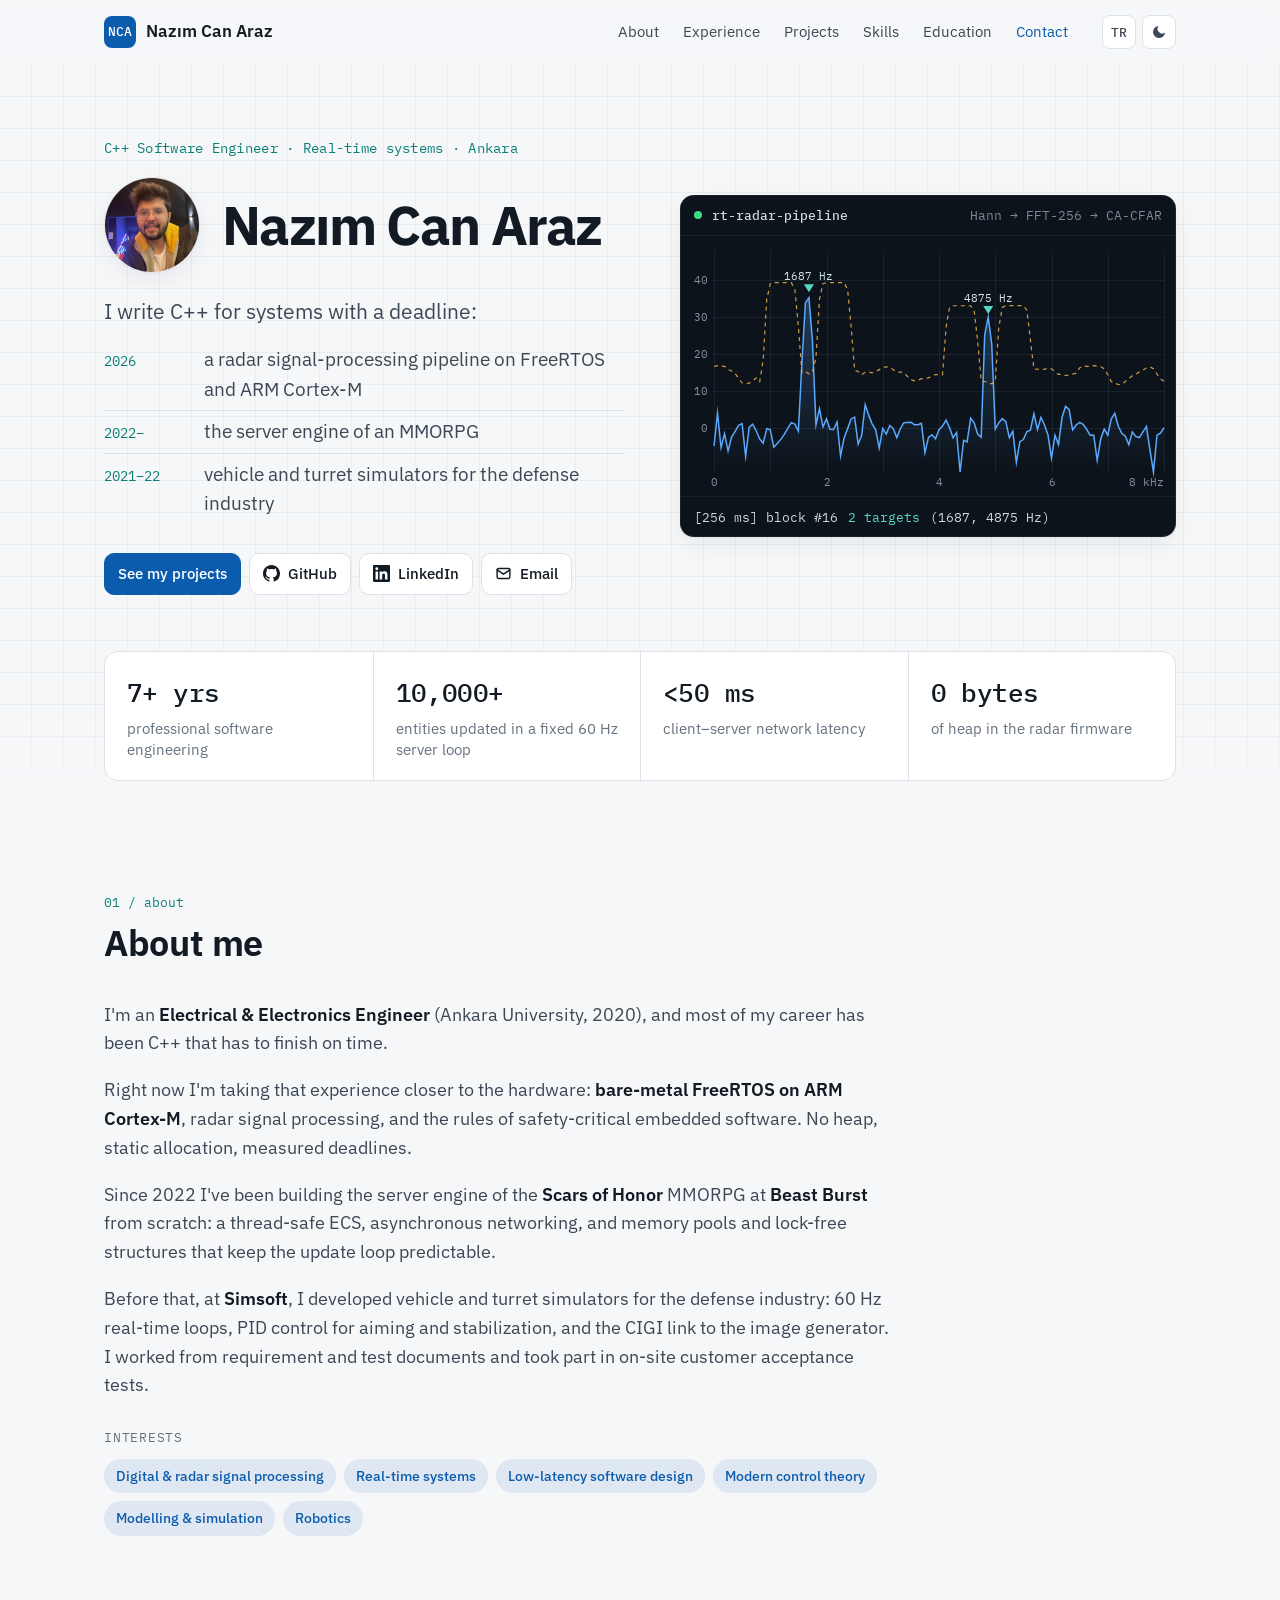
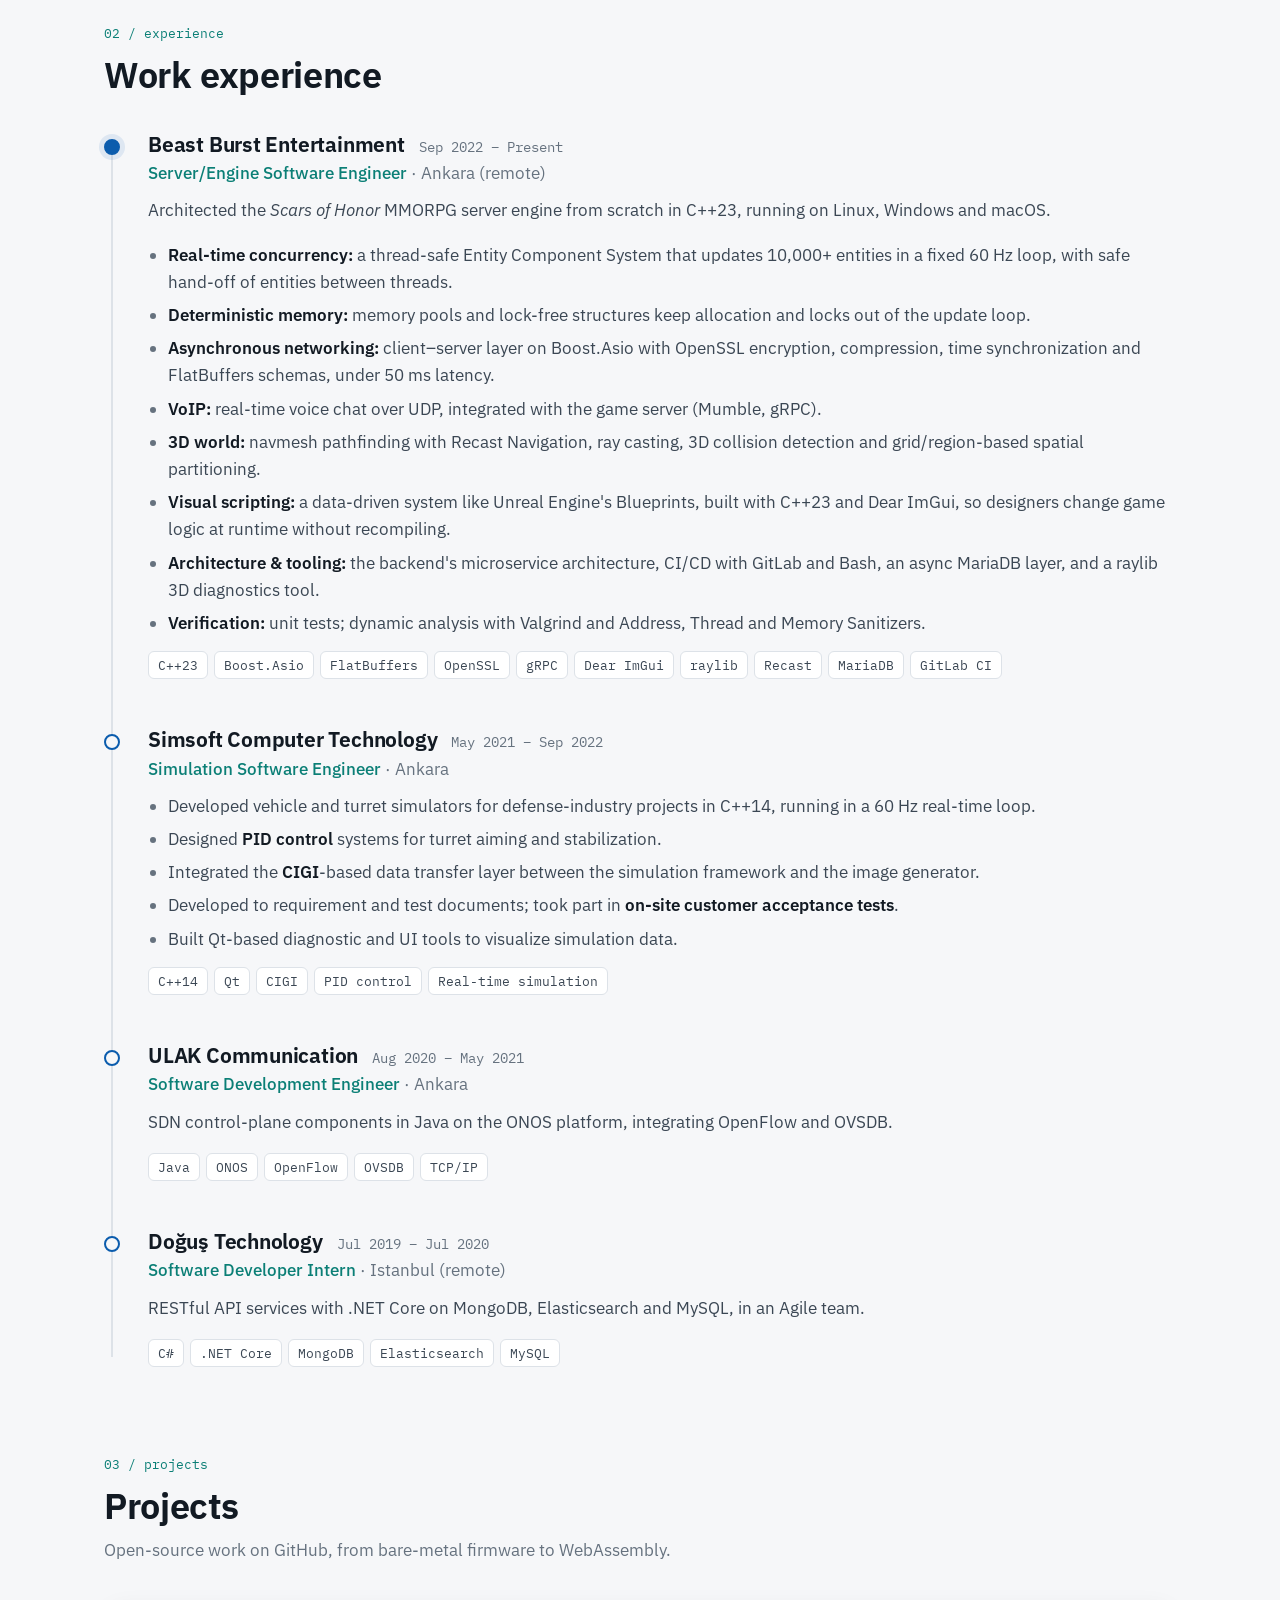
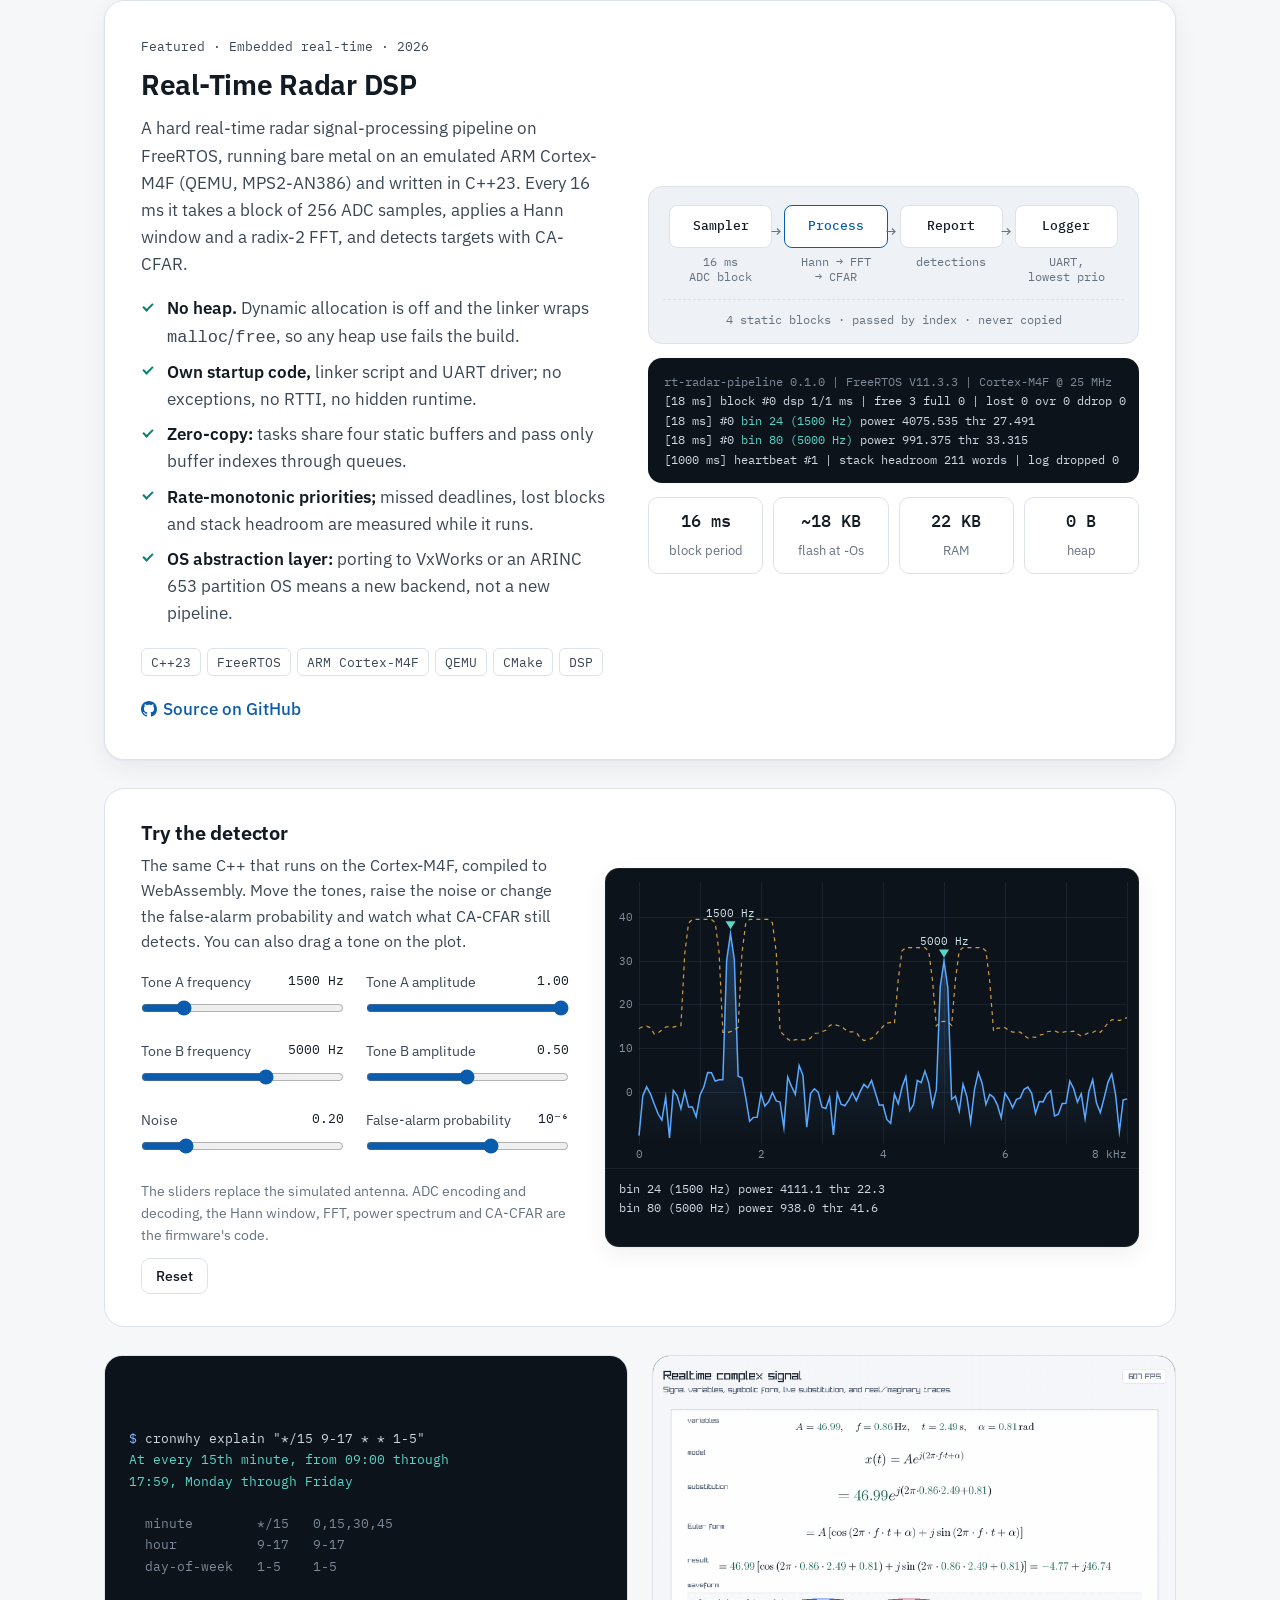
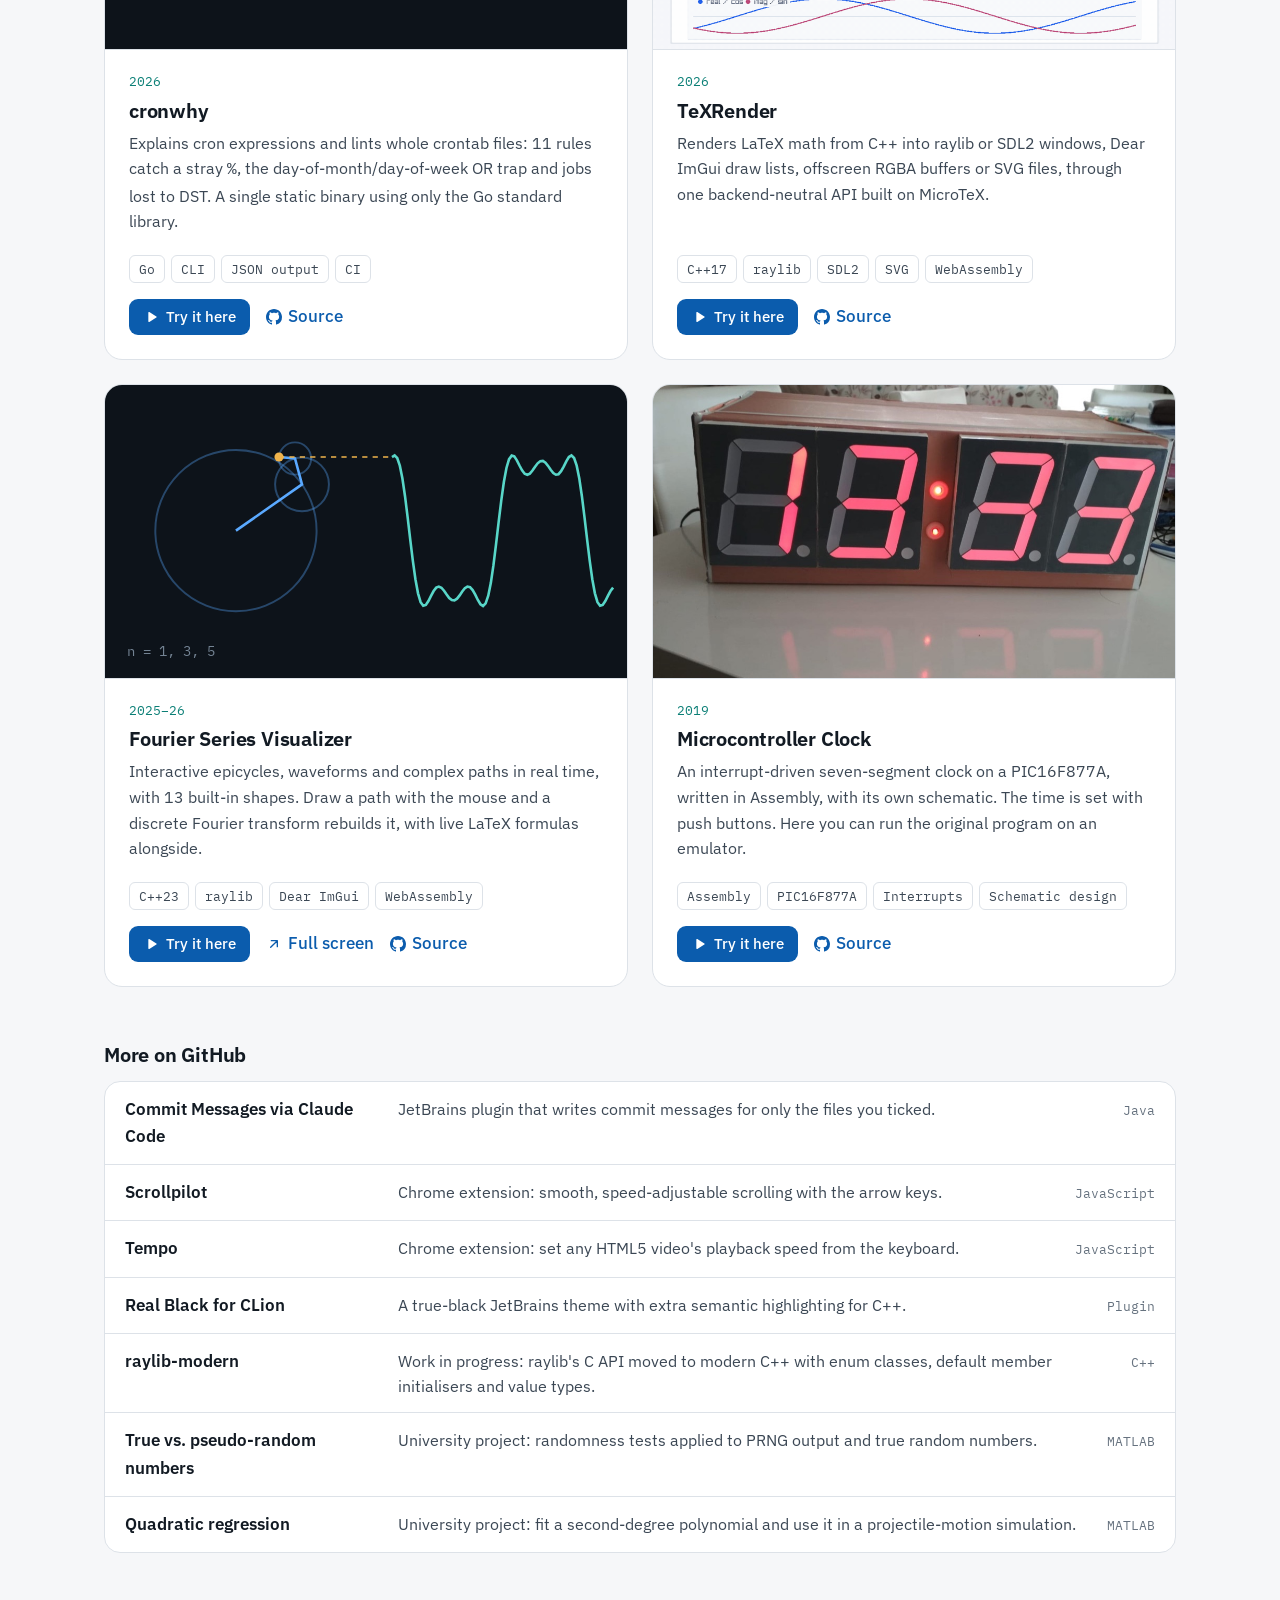
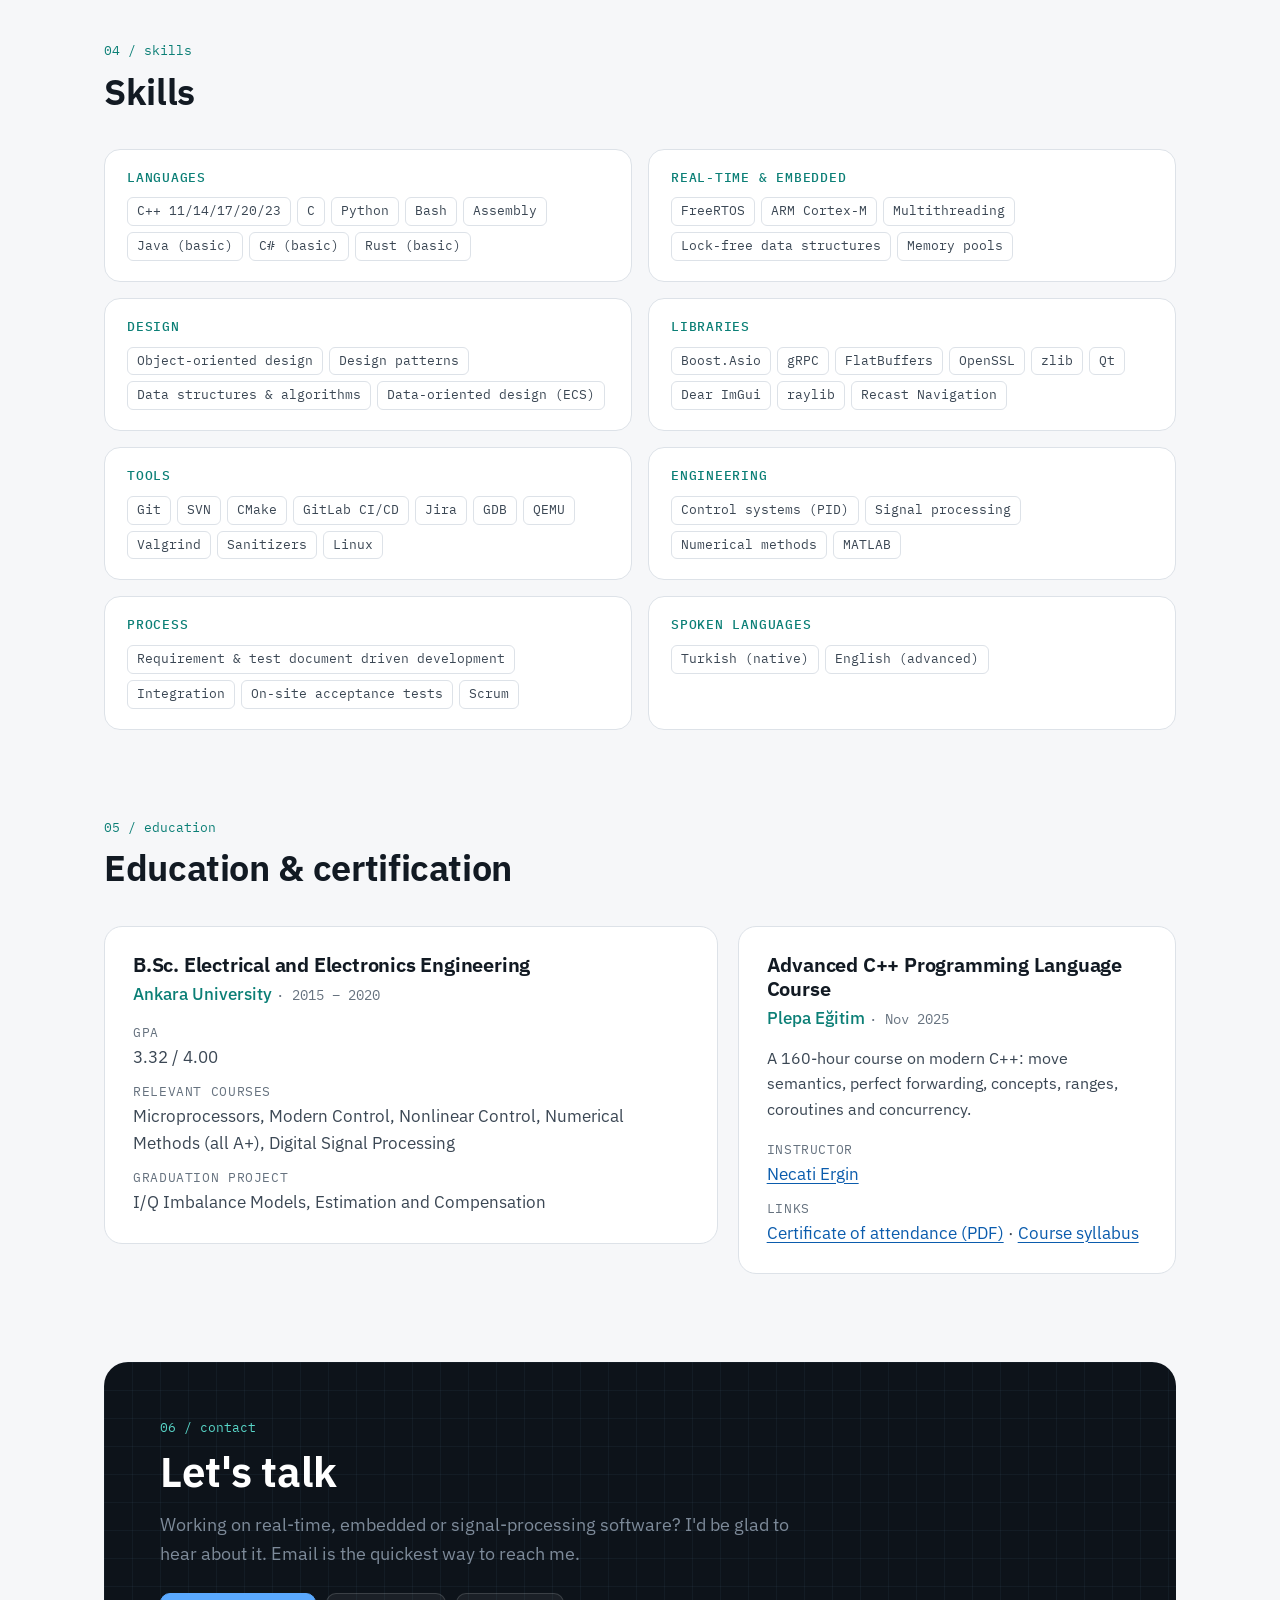
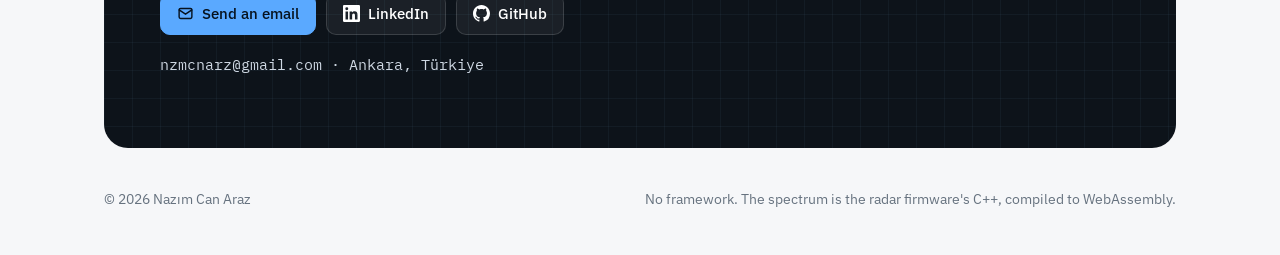
==== commit 513acf2b: "Add runnable demos and apply reviewer feedback - Run the rt-radar-pipeline DSP code as WebAssembly i" ====
--- a/index.html
+++ b/index.html
@@ -4,7 +4,7 @@
   <meta charset="utf-8">
   <meta name="viewport" content="width=device-width, initial-scale=1">
   <title>Nazım Can Araz · C++ Software Engineer</title>
-  <meta name="description" content="Nazım Can Araz is a C++ software engineer in Ankara building real-time systems: defense simulators, an MMORPG server engine, and a FreeRTOS radar DSP pipeline on ARM Cortex-M.">
+  <meta name="description" content="Nazım Can Araz is a C++ software engineer in Ankara building real-time systems: a FreeRTOS radar DSP pipeline on ARM Cortex-M, an MMORPG server engine, and defense-industry simulators.">
   <meta name="author" content="Nazım Can Araz">
   <link rel="canonical" href="https://nazimaraz.github.io/">
   <link rel="alternate" hreflang="en" href="https://nazimaraz.github.io/">
@@ -14,7 +14,7 @@
   <meta property="og:type" content="profile">
   <meta property="og:url" content="https://nazimaraz.github.io/">
   <meta property="og:title" content="Nazım Can Araz · C++ Software Engineer">
-  <meta property="og:description" content="Real-time C++ systems: defense simulators, an MMORPG server engine, and a FreeRTOS radar DSP pipeline on ARM Cortex-M.">
+  <meta property="og:description" content="Real-time C++ systems: a FreeRTOS radar DSP pipeline on ARM Cortex-M, an MMORPG server engine, and defense-industry simulators.">
   <meta property="og:image" content="https://nazimaraz.github.io/assets/img/og.png">
   <meta property="og:image:width" content="1200">
   <meta property="og:image:height" content="630">
@@ -33,7 +33,7 @@
   <link rel="preconnect" href="https://fonts.gstatic.com" crossorigin>
   <link rel="stylesheet" href="https://fonts.googleapis.com/css2?family=IBM+Plex+Mono:wght@400;500&family=IBM+Plex+Sans:wght@400;500;600;700&display=swap">
   <link rel="stylesheet" href="/assets/css/style.css">
-  <script src="/assets/js/main.js" defer></script>
+  <script type="module" src="/assets/js/main.js"></script>
 
   <script type="application/ld+json">
   {
@@ -91,8 +91,16 @@
       <div class="wrap hero-grid">
         <div class="hero-text">
           <p class="eyebrow mono">C++ Software Engineer · Real-time systems · Ankara</p>
-          <h1>Nazım Can Araz</h1>
-          <p class="lede">I write C++ for systems with a deadline: defense vehicle simulators, the server engine of an MMORPG, and now a FreeRTOS radar signal-processing pipeline on ARM Cortex-M.</p>
+          <div class="hero-name">
+            <img class="portrait" src="/assets/img/avatar.jpg" width="96" height="96" alt="Portrait of Nazım Can Araz">
+            <h1>Nazım Can Araz</h1>
+          </div>
+          <p class="lede">I write C++ for systems with a deadline:</p>
+          <ul class="lede-list">
+            <li><span class="yr">2026</span>a radar signal-processing pipeline on FreeRTOS and ARM Cortex-M</li>
+            <li><span class="yr">2022–</span>the server engine of an MMORPG</li>
+            <li><span class="yr">2021–22</span>vehicle and turret simulators for the defense industry</li>
+          </ul>
           <div class="cta">
             <a class="btn primary" href="#projects">See my projects</a>
             <a class="btn" href="https://github.com/nazimaraz"><svg aria-hidden="true"><use href="#i-github"/></svg>GitHub</a>
@@ -101,7 +109,7 @@
           </div>
         </div>
 
-        <figure class="scope" aria-label="Live spectrum: a JavaScript port of the rt-radar-pipeline Hann, FFT and CA-CFAR chain running on simulated ADC data">
+        <figure class="scope" aria-label="Live spectrum: the rt-radar-pipeline firmware DSP code, compiled to WebAssembly, running on simulated ADC data at a quarter of real time">
           <div class="scope-head">
             <span class="live-dot" aria-hidden="true"></span>
             <b>rt-radar-pipeline</b>
@@ -114,7 +122,7 @@
 
       <div class="wrap">
         <ul class="stats">
-          <li><strong>6+ yrs</strong><span>professional software engineering</span></li>
+          <li><strong>7+ yrs</strong><span>professional software engineering</span></li>
           <li><strong>10,000+</strong><span>entities updated in a fixed 60 Hz server loop</span></li>
           <li><strong>&lt;50 ms</strong><span>client–server network latency</span></li>
           <li><strong>0 bytes</strong><span>of heap in the radar firmware</span></li>
@@ -129,12 +137,12 @@
           <span class="num">01 / about</span>
           <h2 id="about-title">About me</h2>
         </div>
-        <div class="about-grid">
-          <img class="portrait" src="/assets/img/avatar.jpg" width="200" height="200" alt="Portrait of Nazım Can Araz">
+        <div>
           <div class="about-text">
             <p>I'm an <strong>Electrical &amp; Electronics Engineer</strong> (Ankara University, 2020), and most of my career has been C++ that has to finish on time.</p>
-            <p>At <strong>Simsoft</strong> I developed vehicle and turret simulators for defense projects: 60 Hz real-time loops, PID control for aiming and stabilization, and the CIGI link to the image generator. I worked from requirement and test documents and took part in on-site customer acceptance tests. Since 2022 I've been building the server engine of the <strong>Scars of Honor</strong> MMORPG at <strong>Beast Burst</strong> from scratch: a thread-safe ECS, asynchronous networking, and memory pools and lock-free structures that keep the update loop predictable.</p>
-            <p>Now I'm taking that real-time experience closer to the hardware: <strong>bare-metal FreeRTOS on ARM Cortex-M</strong>, radar signal processing, and the rules of safety-critical embedded software. No heap, static allocation, measured deadlines.</p>
+            <p>Right now I'm taking that experience closer to the hardware: <strong>bare-metal FreeRTOS on ARM Cortex-M</strong>, radar signal processing, and the rules of safety-critical embedded software. No heap, static allocation, measured deadlines.</p>
+            <p>Since 2022 I've been building the server engine of the <strong>Scars of Honor</strong> MMORPG at <strong>Beast Burst</strong> from scratch: a thread-safe ECS, asynchronous networking, and memory pools and lock-free structures that keep the update loop predictable.</p>
+            <p>Before that, at <strong>Simsoft</strong>, I developed vehicle and turret simulators for the defense industry: 60 Hz real-time loops, PID control for aiming and stabilization, and the CIGI link to the image generator. I worked from requirement and test documents and took part in on-site customer acceptance tests.</p>
             <p class="subhead">Interests</p>
             <ul class="chips">
               <li>Digital &amp; radar signal processing</li>
@@ -187,7 +195,7 @@
             </div>
             <p class="role">Simulation Software Engineer <span class="where">· Ankara</span></p>
             <ul class="points">
-              <li>Developed vehicle and turret simulators for defense projects in C++14, running in a 60 Hz real-time loop.</li>
+              <li>Developed vehicle and turret simulators for defense-industry projects in C++14, running in a 60 Hz real-time loop.</li>
               <li>Designed <strong>PID control</strong> systems for turret aiming and stabilization.</li>
               <li>Integrated the <strong>CIGI</strong>-based data transfer layer between the simulation framework and the image generator.</li>
               <li>Developed to requirement and test documents; took part in <strong>on-site customer acceptance tests</strong>.</li>
@@ -215,7 +223,7 @@
               <h3>Doğuş Technology</h3>
               <span class="when">Jul 2019 – Jul 2020</span>
             </div>
-            <p class="role">Software Developer Intern</p>
+            <p class="role">Software Developer Intern <span class="where">· Istanbul (remote)</span></p>
             <p>RESTful API services with .NET Core on MongoDB, Elasticsearch and MySQL, in an Agile team.</p>
             <ul class="tags" aria-label="Technologies">
               <li>C#</li><li>.NET Core</li><li>MongoDB</li><li>Elasticsearch</li><li>MySQL</li>
@@ -263,10 +271,10 @@
               <div class="pool">4 static blocks · passed by index · never copied</div>
             </div>
 <pre class="term" aria-label="Firmware console output"><span class="dim">rt-radar-pipeline 0.1.0 | FreeRTOS V11.3.3 | Cortex-M4F @ 25 MHz</span>
-[18 ms] block #0 dsp 1/1 ms | free 3 full 0 | lost 0 ovr 0
+[18 ms] block #0 dsp 1/1 ms | free 3 full 0 | lost 0 ovr 0 ddrop 0
 [18 ms] #0 <span class="hi">bin 24 (1500 Hz)</span> power 4075.535 thr 27.491
 [18 ms] #0 <span class="hi">bin 80 (5000 Hz)</span> power 991.375 thr 33.315
-[1000 ms] heartbeat #1 | stack headroom 211 words</pre>
+[1000 ms] heartbeat #1 | stack headroom 211 words | log dropped 0</pre>
             <ul class="metrics">
               <li><b>16 ms</b><span>block period</span></li>
               <li><b>~18 KB</b><span>flash at -Os</span></li>
@@ -276,7 +284,66 @@
           </div>
         </article>
 
+        <section class="lab" id="radar-lab" aria-labelledby="lab-title">
+          <div class="lab-text">
+            <h3 id="lab-title">Try the detector</h3>
+            <p>The same C++ that runs on the Cortex-M4F, compiled to WebAssembly. Move the tones, raise the noise or change the false-alarm probability and watch what CA-CFAR still detects. You can also drag a tone on the plot.</p>
+            <div class="lab-controls">
+              <label><span>Tone A frequency <output></output></span><input type="range" name="hzA" min="0" max="8000" step="10" value="1500"></label>
+              <label><span>Tone A amplitude <output></output></span><input type="range" name="ampA" min="0" max="1" step="0.01" value="1"></label>
+              <label><span>Tone B frequency <output></output></span><input type="range" name="hzB" min="0" max="8000" step="10" value="5000"></label>
+              <label><span>Tone B amplitude <output></output></span><input type="range" name="ampB" min="0" max="1" step="0.01" value="0.5"></label>
+              <label><span>Noise <output></output></span><input type="range" name="noise" min="0" max="1" step="0.01" value="0.2"></label>
+              <label><span>False-alarm probability <output></output></span><input type="range" name="pfa" min="1" max="9" step="1" value="6"></label>
+            </div>
+            <p class="lab-caveat">The sliders replace the simulated antenna. ADC encoding and decoding, the Hann window, FFT, power spectrum and CA-CFAR are the firmware's code.</p>
+            <button class="lab-reset" type="button">Reset</button>
+          </div>
+          <div class="scope">
+            <canvas class="lab-canvas" role="img" aria-label="Power spectrum with the CFAR threshold as a dashed line and detections marked"></canvas>
+            <pre class="lab-log"></pre>
+          </div>
+        </section>
+
         <div class="cards">
+          <article class="card">
+            <div class="card-media">
+<pre class="term" aria-label="cronwhy example output"><span class="prompt">$</span> cronwhy explain "*/15 9-17 * * 1-5"
+<span class="hi">At every 15th minute, from 09:00 through
+17:59, Monday through Friday</span>
+
+<span class="dim">  minute        */15   0,15,30,45
+  hour          9-17   9-17
+  day-of-week   1-5    1-5</span></pre>
+            </div>
+            <div class="card-body">
+              <p class="kicker">2026</p>
+              <h3>cronwhy</h3>
+              <p>Explains cron expressions and lints whole crontab files: 11 rules catch a stray <code>%</code>, the day-of-month/day-of-week OR trap and jobs lost to DST. A single static binary using only the Go standard library.</p>
+              <ul class="tags" aria-label="Technologies"><li>Go</li><li>CLI</li><li>JSON output</li><li>CI</li></ul>
+              <div class="project-links">
+                <button type="button" class="try" data-demo="cronwhy" hidden><svg aria-hidden="true"><use href="#i-play"/></svg>Try it here</button>
+                <a href="https://github.com/nazimaraz/cronwhy"><svg aria-hidden="true"><use href="#i-github"/></svg>Source</a>
+              </div>
+            </div>
+          </article>
+
+          <article class="card">
+            <div class="card-media">
+              <img src="/assets/img/texrender.gif" width="920" height="507" loading="lazy" alt="TeXRender demo: a complex signal's formula, substituted values and real/imaginary waveforms updating in real time">
+            </div>
+            <div class="card-body">
+              <p class="kicker">2026</p>
+              <h3>TeXRender</h3>
+              <p>Renders LaTeX math from C++ into raylib or SDL2 windows, Dear ImGui draw lists, offscreen RGBA buffers or SVG files, through one backend-neutral API built on MicroTeX.</p>
+              <ul class="tags" aria-label="Technologies"><li>C++17</li><li>raylib</li><li>SDL2</li><li>SVG</li><li>WebAssembly</li></ul>
+              <div class="project-links">
+                <button type="button" class="try" data-demo="texrender" hidden><svg aria-hidden="true"><use href="#i-play"/></svg>Try it here</button>
+                <a href="https://github.com/nazimaraz/TeXRender"><svg aria-hidden="true"><use href="#i-github"/></svg>Source</a>
+              </div>
+            </div>
+          </article>
+
           <article class="card">
             <div class="card-media">
               <svg viewBox="0 0 400 225" role="img" aria-label="Three epicycles drawing a square wave">
@@ -293,26 +360,14 @@
               </svg>
             </div>
             <div class="card-body">
+              <p class="kicker">2025–26</p>
               <h3>Fourier Series Visualizer</h3>
               <p>Interactive epicycles, waveforms and complex paths in real time, with 13 built-in shapes. Draw a path with the mouse and a discrete Fourier transform rebuilds it, with live LaTeX formulas alongside.</p>
               <ul class="tags" aria-label="Technologies"><li>C++23</li><li>raylib</li><li>Dear ImGui</li><li>WebAssembly</li></ul>
               <div class="project-links">
-                <a href="https://nazimaraz.github.io/Fourier-Series/"><svg aria-hidden="true"><use href="#i-play"/></svg>Live demo</a>
+                <button type="button" class="try" data-demo="fourier" hidden><svg aria-hidden="true"><use href="#i-play"/></svg>Try it here</button>
+                <a href="https://nazimaraz.github.io/Fourier-Series/"><svg aria-hidden="true"><use href="#i-arrow"/></svg>Full screen</a>
                 <a href="https://github.com/nazimaraz/Fourier-Series"><svg aria-hidden="true"><use href="#i-github"/></svg>Source</a>
-              </div>
-            </div>
-          </article>
-
-          <article class="card">
-            <div class="card-media">
-              <img src="/assets/img/texrender.gif" width="920" height="507" loading="lazy" alt="TeXRender demo: a complex signal's formula, substituted values and real/imaginary waveforms updating in real time">
-            </div>
-            <div class="card-body">
-              <h3>TeXRender</h3>
-              <p>Renders LaTeX math from C++ into raylib or SDL2 windows, Dear ImGui draw lists, offscreen RGBA buffers or SVG files, through one backend-neutral API built on MicroTeX.</p>
-              <ul class="tags" aria-label="Technologies"><li>C++17</li><li>raylib</li><li>SDL2</li><li>SVG</li><li>WebAssembly</li></ul>
-              <div class="project-links">
-                <a href="https://github.com/nazimaraz/TeXRender"><svg aria-hidden="true"><use href="#i-github"/></svg>Source</a>
               </div>
             </div>
           </article>
@@ -322,43 +377,25 @@
               <img src="/assets/img/clock.jpg" width="1000" height="622" loading="lazy" alt="A four-digit seven-segment LED clock built on a PIC16F877A microcontroller">
             </div>
             <div class="card-body">
+              <p class="kicker">2019</p>
               <h3>Microcontroller Clock</h3>
-              <p>An interrupt-driven seven-segment clock on a PIC16F877A, written in Assembly on my own schematic. The time is set with push buttons.</p>
+              <p>An interrupt-driven seven-segment clock on a PIC16F877A, written in Assembly, with its own schematic. The time is set with push buttons. Here you can run the original program on an emulator.</p>
               <ul class="tags" aria-label="Technologies"><li>Assembly</li><li>PIC16F877A</li><li>Interrupts</li><li>Schematic design</li></ul>
               <div class="project-links">
+                <button type="button" class="try" data-demo="clock" hidden><svg aria-hidden="true"><use href="#i-play"/></svg>Try it here</button>
                 <a href="https://github.com/nazimaraz/Digital-Clock-Using-Microcontroller"><svg aria-hidden="true"><use href="#i-github"/></svg>Source</a>
               </div>
             </div>
           </article>
-
-          <article class="card">
-            <div class="card-media">
-<pre class="term" aria-label="cronwhy example output"><span class="prompt">$</span> cronwhy explain "*/15 9-17 * * 1-5"
-<span class="hi">At every 15th minute, from 09:00 through
-17:59, Monday through Friday</span>
-
-<span class="dim">  minute        */15   0,15,30,45
-  hour          9-17   9-17
-  day-of-week   1-5    1-5</span></pre>
-            </div>
-            <div class="card-body">
-              <h3>cronwhy</h3>
-              <p>Explains cron expressions and lints whole crontab files: 11 rules catch a stray <code>%</code>, the day-of-month/day-of-week OR trap and jobs lost to DST. A single static binary using only the Go standard library.</p>
-              <ul class="tags" aria-label="Technologies"><li>Go</li><li>CLI</li><li>JSON output</li><li>CI</li></ul>
-              <div class="project-links">
-                <a href="https://github.com/nazimaraz/cronwhy"><svg aria-hidden="true"><use href="#i-github"/></svg>Source</a>
-              </div>
-            </div>
-          </article>
         </div>
 
         <h3 class="more-head">More on GitHub</h3>
         <ul class="more">
+          <li><a href="https://github.com/nazimaraz/jetbrains-ai-commit"><span class="name">Commit Messages via Claude Code</span><span class="desc">JetBrains plugin that writes commit messages for only the files you ticked.</span><span class="lang-tag">Java</span></a></li>
+          <li><a href="https://github.com/nazimaraz/scrollpilot"><span class="name">Scrollpilot</span><span class="desc">Chrome extension: smooth, speed-adjustable scrolling with the arrow keys.</span><span class="lang-tag">JavaScript</span></a></li>
+          <li><a href="https://github.com/nazimaraz/tempo"><span class="name">Tempo</span><span class="desc">Chrome extension: set any HTML5 video's playback speed from the keyboard.</span><span class="lang-tag">JavaScript</span></a></li>
+          <li><a href="https://github.com/nazimaraz/real-black-clion-theme"><span class="name">Real Black for CLion</span><span class="desc">A true-black JetBrains theme with extra semantic highlighting for C++.</span><span class="lang-tag">Plugin</span></a></li>
           <li><a href="https://github.com/nazimaraz/raylib-modern"><span class="name">raylib-modern</span><span class="desc">Work in progress: raylib's C API moved to modern C++ with enum classes, default member initialisers and value types.</span><span class="lang-tag">C++</span></a></li>
-          <li><a href="https://github.com/nazimaraz/real-black-clion-theme"><span class="name">Real Black for CLion</span><span class="desc">A true-black JetBrains theme with extra semantic highlighting for C++.</span><span class="lang-tag">Plugin</span></a></li>
-          <li><a href="https://github.com/nazimaraz/jetbrains-ai-commit"><span class="name">Commit Messages via Claude Code</span><span class="desc">JetBrains plugin that writes commit messages for only the files you ticked.</span><span class="lang-tag">Java</span></a></li>
-          <li><a href="https://github.com/nazimaraz/tempo"><span class="name">Tempo</span><span class="desc">Chrome extension: set any HTML5 video's playback speed from the keyboard.</span><span class="lang-tag">JavaScript</span></a></li>
-          <li><a href="https://github.com/nazimaraz/scrollpilot"><span class="name">Scrollpilot</span><span class="desc">Chrome extension: smooth, speed-adjustable scrolling with the arrow keys.</span><span class="lang-tag">JavaScript</span></a></li>
           <li><a href="https://github.com/nazimaraz/Testing-and-Comparison-of-True-and-Pseudo-Random-Number-Generators"><span class="name">True vs. pseudo-random numbers</span><span class="desc">University project: randomness tests applied to PRNG output and true random numbers.</span><span class="lang-tag">MATLAB</span></a></li>
           <li><a href="https://github.com/nazimaraz/Analysis-of-Finding-Quadratic-Regression-Polynomial"><span class="name">Quadratic regression</span><span class="desc">University project: fit a second-degree polynomial and use it in a projectile-motion simulation.</span><span class="lang-tag">MATLAB</span></a></li>
         </ul>
@@ -429,6 +466,11 @@
           <div class="edu-card">
             <h3>Advanced C++ Programming Language Course</h3>
             <p class="meta">Plepa Eğitim <span class="when">· Nov 2025</span></p>
+            <p class="edu-text">A 160-hour course on modern C++: move semantics, perfect forwarding, concepts, ranges, coroutines and concurrency.</p>
+            <dl>
+              <div><dt>Instructor</dt><dd><a href="https://www.linkedin.com/in/necatiergn/">Necati Ergin</a></dd></div>
+              <div><dt>Links</dt><dd><a href="/assets/doc/cpp-course-certificate.pdf">Certificate of attendance (PDF)</a> · <a href="https://plepa.com/ileri-c-programlama-dili-kurs-icerigi/">Course syllabus</a></dd></div>
+            </dl>
           </div>
         </div>
       </div>
@@ -455,7 +497,7 @@
   <footer class="footer">
     <div class="wrap">
       <span>© <span id="year">2026</span> Nazım Can Araz</span>
-      <span>Hand-written HTML and CSS, plus a 256-point FFT in JavaScript.</span>
+      <span>No framework. The spectrum is the radar firmware's C++, compiled to WebAssembly.</span>
     </div>
   </footer>
 </body>
--- a/assets/css/style.css
+++ b/assets/css/style.css
@@ -243,21 +243,43 @@
   letter-spacing: 0.02em;
 }
 
+.hero-name { display: flex; align-items: center; gap: 22px; margin-bottom: 22px; }
+.hero-name .portrait {
+  flex: none;
+  width: 96px;
+  height: 96px;
+  border-radius: 50%;
+  object-fit: cover;
+  border: 1px solid var(--line);
+  box-shadow: var(--shadow);
+}
 .hero h1 {
-  font-size: clamp(40px, 6vw, 64px);
+  font-size: clamp(36px, 4.6vw, 54px);
   font-weight: 700;
   letter-spacing: -0.03em;
-  margin-bottom: 20px;
 }
 
 .lede {
   font-size: clamp(18px, 2vw, 21px);
   color: var(--text-2);
   max-width: 34em;
-  margin-bottom: 28px;
-}
+  margin-bottom: 10px;
+}
+.lede-list {
+  list-style: none;
+  margin: 0 0 28px;
+  padding: 0;
+  max-width: 34em;
+  font-size: clamp(16.5px, 1.7vw, 18.5px);
+  color: var(--text-2);
+}
+.lede-list li { display: grid; grid-template-columns: 5.4em minmax(0, 1fr); align-items: baseline; padding: 6px 0; }
+.lede-list li + li { border-top: 1px solid var(--line); }
+.lede-list .yr { font-family: var(--font-mono); font-size: 0.78em; color: var(--teal); }
 
 .cta { display: flex; flex-wrap: wrap; gap: 10px; }
+.hero .cta .btn { padding: 0 13px; }
+.hero .cta { gap: 8px; }
 
 .btn {
   display: inline-flex;
@@ -363,21 +385,6 @@
 .section-head p { color: var(--muted); margin: 10px 0 0; max-width: 40em; }
 
 /* about */
-.about-grid {
-  display: grid;
-  grid-template-columns: 200px minmax(0, 1fr);
-  gap: 48px;
-  align-items: start;
-}
-.portrait {
-  width: 200px;
-  height: auto;
-  aspect-ratio: 1;
-  border-radius: 20px;
-  object-fit: cover;
-  border: 1px solid var(--line);
-  box-shadow: var(--shadow);
-}
 .about-text { font-size: 18px; color: var(--text-2); max-width: 44em; }
 .about-text strong { color: var(--text); font-weight: 600; }
 
@@ -498,6 +505,25 @@
 }
 .project-links a:hover { text-decoration: underline; }
 .project-links svg { width: 16px; height: 16px; }
+.project-links { align-items: center; }
+.try {
+  display: inline-flex;
+  align-items: center;
+  gap: 7px;
+  height: 36px;
+  padding: 0 14px;
+  border: 0;
+  border-radius: 9px;
+  background: var(--accent);
+  color: #fff;
+  font: 500 15px/1 var(--font-sans);
+  cursor: pointer;
+}
+.try[hidden] { display: none; }
+.try:hover { filter: brightness(1.08); }
+:root[data-theme="dark"] .try { color: #06121f; }
+@media (prefers-color-scheme: dark) { :root:not([data-theme="light"]) .try { color: #06121f; } }
+.card-body .kicker { margin-bottom: 6px; font-size: 13px; color: var(--teal); }
 
 .featured-visual { display: flex; flex-direction: column; justify-content: center; gap: 14px; min-width: 0; }
 .featured-visual .term { font-size: 11.5px; padding: 14px 16px; }
@@ -584,6 +610,49 @@
 }
 .metrics b { display: block; font-family: var(--font-mono); font-weight: 500; font-size: 17px; color: var(--text); }
 .metrics span { font-size: 12.5px; color: var(--muted); }
+
+/* radar playground */
+.lab {
+  display: grid;
+  grid-template-columns: minmax(0, 1fr) minmax(0, 1.25fr);
+  gap: 36px;
+  align-items: center;
+  padding: 32px 36px;
+  border: 1px solid var(--line);
+  border-radius: 20px;
+  background: var(--surface);
+  margin-bottom: 28px;
+}
+.lab h3 { font-size: 20px; font-weight: 650; margin-bottom: 8px; }
+.lab p { color: var(--text-2); font-size: 16px; }
+.lab-controls { display: grid; grid-template-columns: repeat(2, minmax(0, 1fr)); gap: 12px 22px; margin-bottom: 16px; }
+.lab-controls label { display: block; font-size: 14px; color: var(--text-2); }
+.lab-controls label span { display: flex; justify-content: space-between; gap: 8px; }
+.lab-controls output { font-family: var(--font-mono); font-size: 13px; color: var(--text); white-space: nowrap; }
+.lab-controls input { width: 100%; height: 26px; margin: 2px 0 0; accent-color: var(--accent); cursor: pointer; }
+.lab .lab-caveat { font-size: 13.5px; color: var(--muted); margin-bottom: 12px; }
+.lab-canvas { display: block; width: 100%; height: 300px; cursor: ew-resize; touch-action: pan-y; }
+.lab-log {
+  margin: 0;
+  height: 6.6em;
+  overflow: hidden;
+  padding: 10px 14px;
+  border-top: 1px solid rgba(255, 255, 255, 0.06);
+  font: 12px/1.6 var(--font-mono);
+  color: var(--term-text);
+  white-space: pre-wrap;
+}
+.lab-reset, .demo button {
+  height: 36px;
+  padding: 0 14px;
+  border: 1px solid var(--line);
+  border-radius: 9px;
+  background: var(--surface);
+  color: var(--text);
+  font: 500 14px/1 var(--font-sans);
+  cursor: pointer;
+}
+.lab-reset:hover, .demo button:hover { border-color: var(--muted); }
 
 .cards {
   display: grid;
@@ -684,6 +753,89 @@
 .edu-card dl { margin: 0; display: grid; gap: 10px; }
 .edu-card dt { font-family: var(--font-mono); font-size: 12.5px; color: var(--muted); text-transform: uppercase; letter-spacing: 0.05em; }
 .edu-card dd { margin: 2px 0 0; color: var(--text-2); }
+
+.edu-text { color: var(--text-2); font-size: 16px; }
+
+/* demo windows */
+.demo-open { overflow: hidden; }
+.demo {
+  width: min(900px, calc(100vw - 32px));
+  max-height: calc(100dvh - 32px);
+  padding: 0;
+  border: 1px solid var(--line);
+  border-radius: 18px;
+  background: var(--surface);
+  color: var(--text);
+  box-shadow: 0 24px 80px rgba(0, 0, 0, 0.45);
+  overflow: hidden auto;
+}
+.demo[data-name="fourier"] { width: min(1180px, calc(100vw - 32px)); }
+.demo::backdrop { background: rgba(5, 9, 14, 0.72); }
+.demo-head {
+  position: sticky;
+  top: 0;
+  z-index: 1;
+  display: flex;
+  align-items: center;
+  justify-content: space-between;
+  gap: 16px;
+  padding: 14px 20px;
+  border-bottom: 1px solid var(--line);
+  background: var(--surface);
+}
+.demo-head h3 { font-size: 18px; font-weight: 650; }
+.demo-body { padding: 20px; }
+.demo-content { display: grid; gap: 14px; }
+.demo[data-name="fourier"] .demo-body { padding: 0; }
+.demo-note { margin: 0; padding: 0 20px 18px; color: var(--muted); font-size: 14px; }
+.demo[data-name="fourier"] .demo-note { padding-top: 14px; }
+.demo-status { margin: 0; color: var(--muted); font-size: 14.5px; }
+.demo[data-name="fourier"] .demo-status { padding: 20px; }
+.demo-status.error { color: #d13b3b; }
+.demo-frame { display: block; width: 100%; height: min(680px, calc(100dvh - 170px)); border: 0; background: #111827; }
+.demo-presets, .demo-tabs { display: flex; flex-wrap: wrap; gap: 8px; }
+.demo-tabs button, .demo-presets button { font-family: var(--font-mono); font-size: 13px; }
+.demo button[aria-pressed="true"] { border-color: var(--accent); color: var(--accent); }
+.demo-pane { display: grid; gap: 12px; }
+.demo-pane[hidden] { display: none; }
+.demo textarea, .demo input[type="text"] {
+  width: 100%;
+  padding: 10px 12px;
+  border: 1px solid var(--line);
+  border-radius: 10px;
+  background: var(--bg);
+  color: var(--text);
+  font: 14px/1.6 var(--font-mono);
+  resize: vertical;
+}
+.demo-term { min-height: 15em; max-height: 46dvh; overflow: auto; white-space: pre-wrap; overflow-wrap: anywhere; }
+.demo-paper {
+  display: grid;
+  place-items: center;
+  min-height: 200px;
+  padding: 20px;
+  border: 1px solid var(--line);
+  border-radius: 12px;
+  background: #fff;
+  overflow-x: auto;
+}
+.demo-paper img { max-width: 100%; height: auto; }
+.clock-face {
+  display: flex;
+  justify-content: center;
+  align-items: center;
+  gap: clamp(6px, 2vw, 16px);
+  padding: 28px 16px;
+  border-radius: 14px;
+  background: #14171a;
+}
+.clock-face svg { width: min(20%, 120px); height: auto; transform: skewX(-5deg); }
+.clock-face path { fill: #2b2f33; }
+.clock-face path.on { fill: #ff4d5e; filter: drop-shadow(0 0 5px rgba(255, 77, 94, 0.6)); }
+.clock-colon { display: grid; gap: 26px; }
+.clock-colon i { width: 12px; height: 12px; border-radius: 50%; background: #2b2f33; }
+.clock-colon.on i { background: #ff4d5e; box-shadow: 0 0 10px rgba(255, 77, 94, 0.8); }
+.clock-buttons { justify-content: center; touch-action: manipulation; user-select: none; -webkit-user-select: none; }
 
 /* contact */
 .contact {
@@ -726,7 +878,7 @@
 /* --- responsive ---------------------------------------------------------- */
 
 @media (max-width: 980px) {
-  .hero-grid, .featured { grid-template-columns: minmax(0, 1fr); }
+  .hero-grid, .featured, .lab { grid-template-columns: minmax(0, 1fr); }
   .hero-grid { gap: 40px; }
   .stats { grid-template-columns: repeat(2, minmax(0, 1fr)); }
   .stats li:nth-child(3) { border-left: 0; }
@@ -749,8 +901,6 @@
   .nav a { white-space: nowrap; }
   html { scroll-padding-top: 110px; }
   .cards, .skills, .edu { grid-template-columns: minmax(0, 1fr); }
-  .about-grid { grid-template-columns: minmax(0, 1fr); gap: 24px; }
-  .portrait { width: 120px; }
   .more a { grid-template-columns: minmax(0, 1fr) auto; gap: 2px 12px; }
   .more .desc { grid-column: 1 / -1; grid-row: 2; }
 }
@@ -763,7 +913,13 @@
   .stats { grid-template-columns: minmax(0, 1fr); margin-top: 36px; }
   .stats li + li { border-left: 0; border-top: 1px solid var(--line); }
   .section { padding-top: 64px; }
-  .featured { padding: 22px 18px; }
+  .featured, .lab { padding: 22px 18px; }
+  .lab-controls { grid-template-columns: minmax(0, 1fr); }
+  .lab-canvas { height: 220px; }
+  .hero-name { gap: 16px; }
+  .hero-name .portrait { width: 72px; height: 72px; }
+  .hero h1 { font-size: clamp(28px, 8.4vw, 36px); }
+  .lede-list li { grid-template-columns: 4.6em minmax(0, 1fr); }
   .pipeline { grid-template-columns: repeat(2, minmax(0, 1fr)); row-gap: 14px; }
   .stage:nth-child(3)::before { display: none; }
   .metrics { grid-template-columns: repeat(2, minmax(0, 1fr)); }
